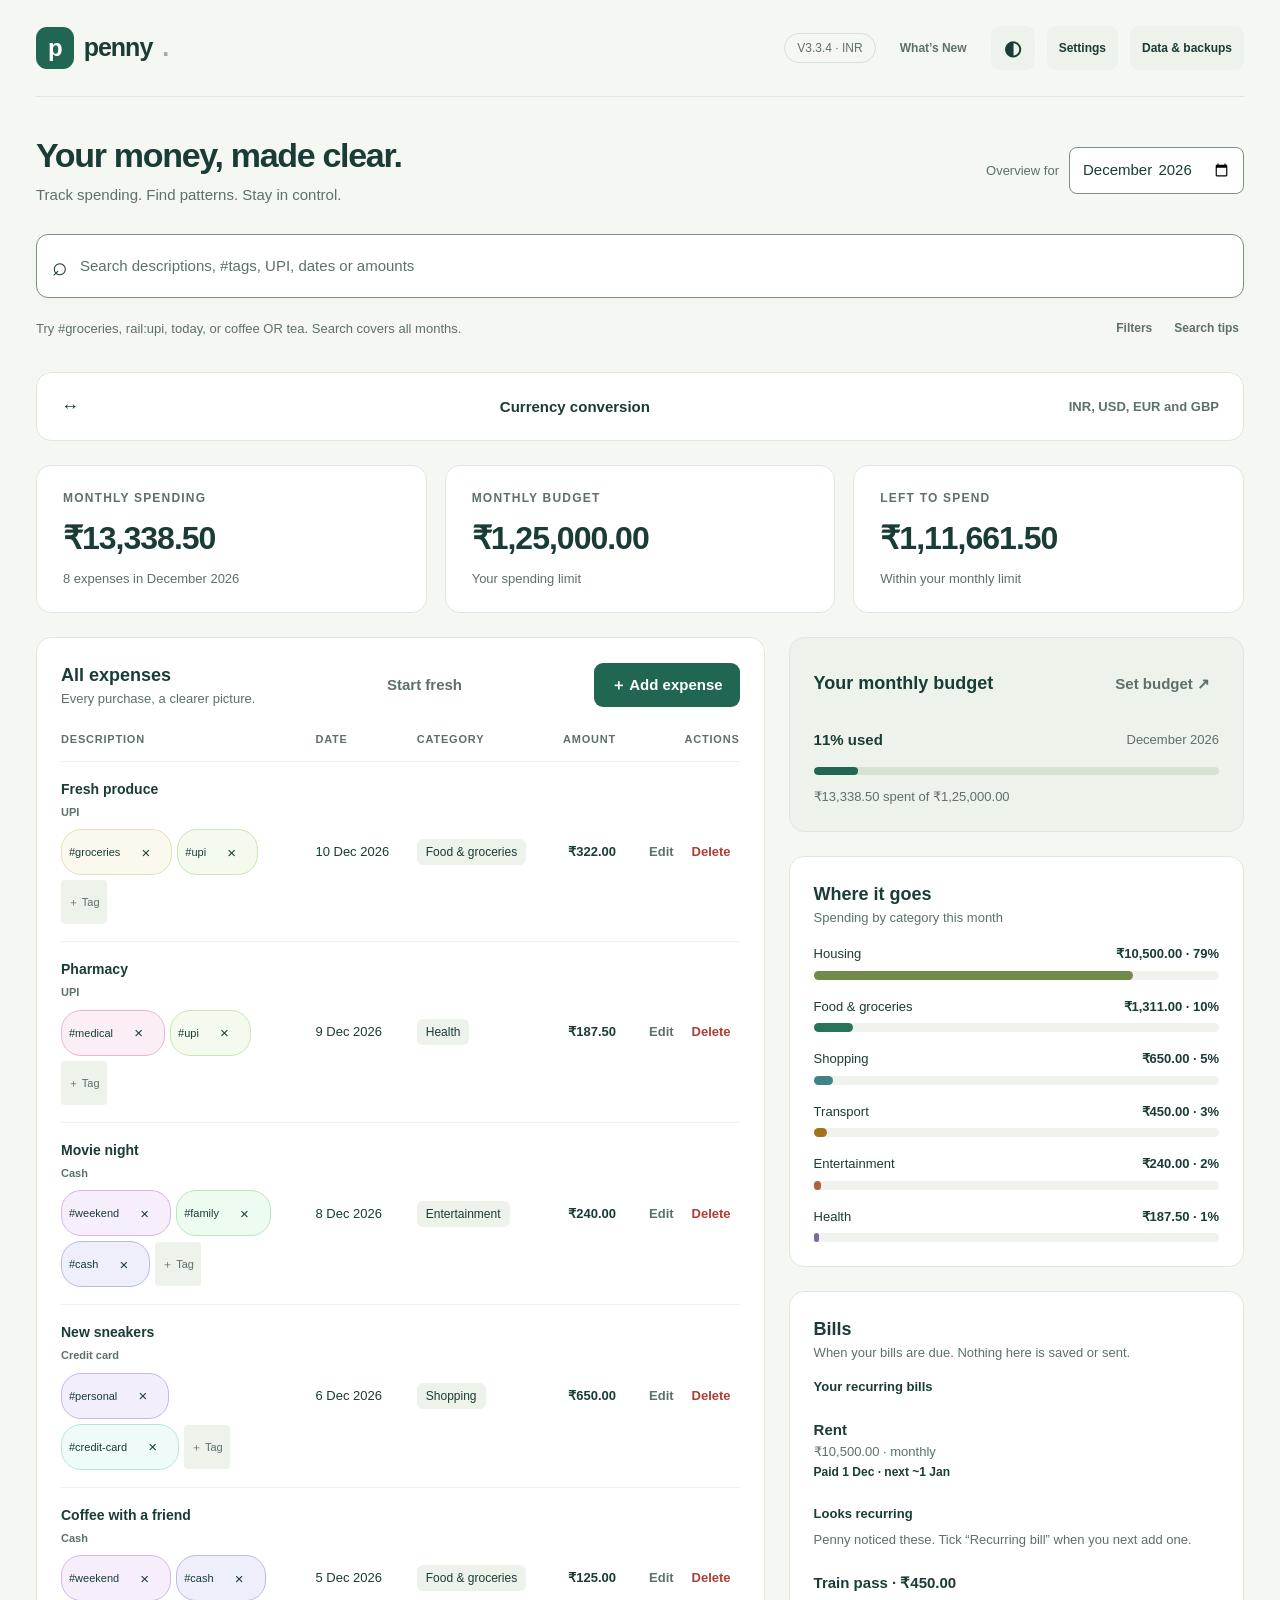
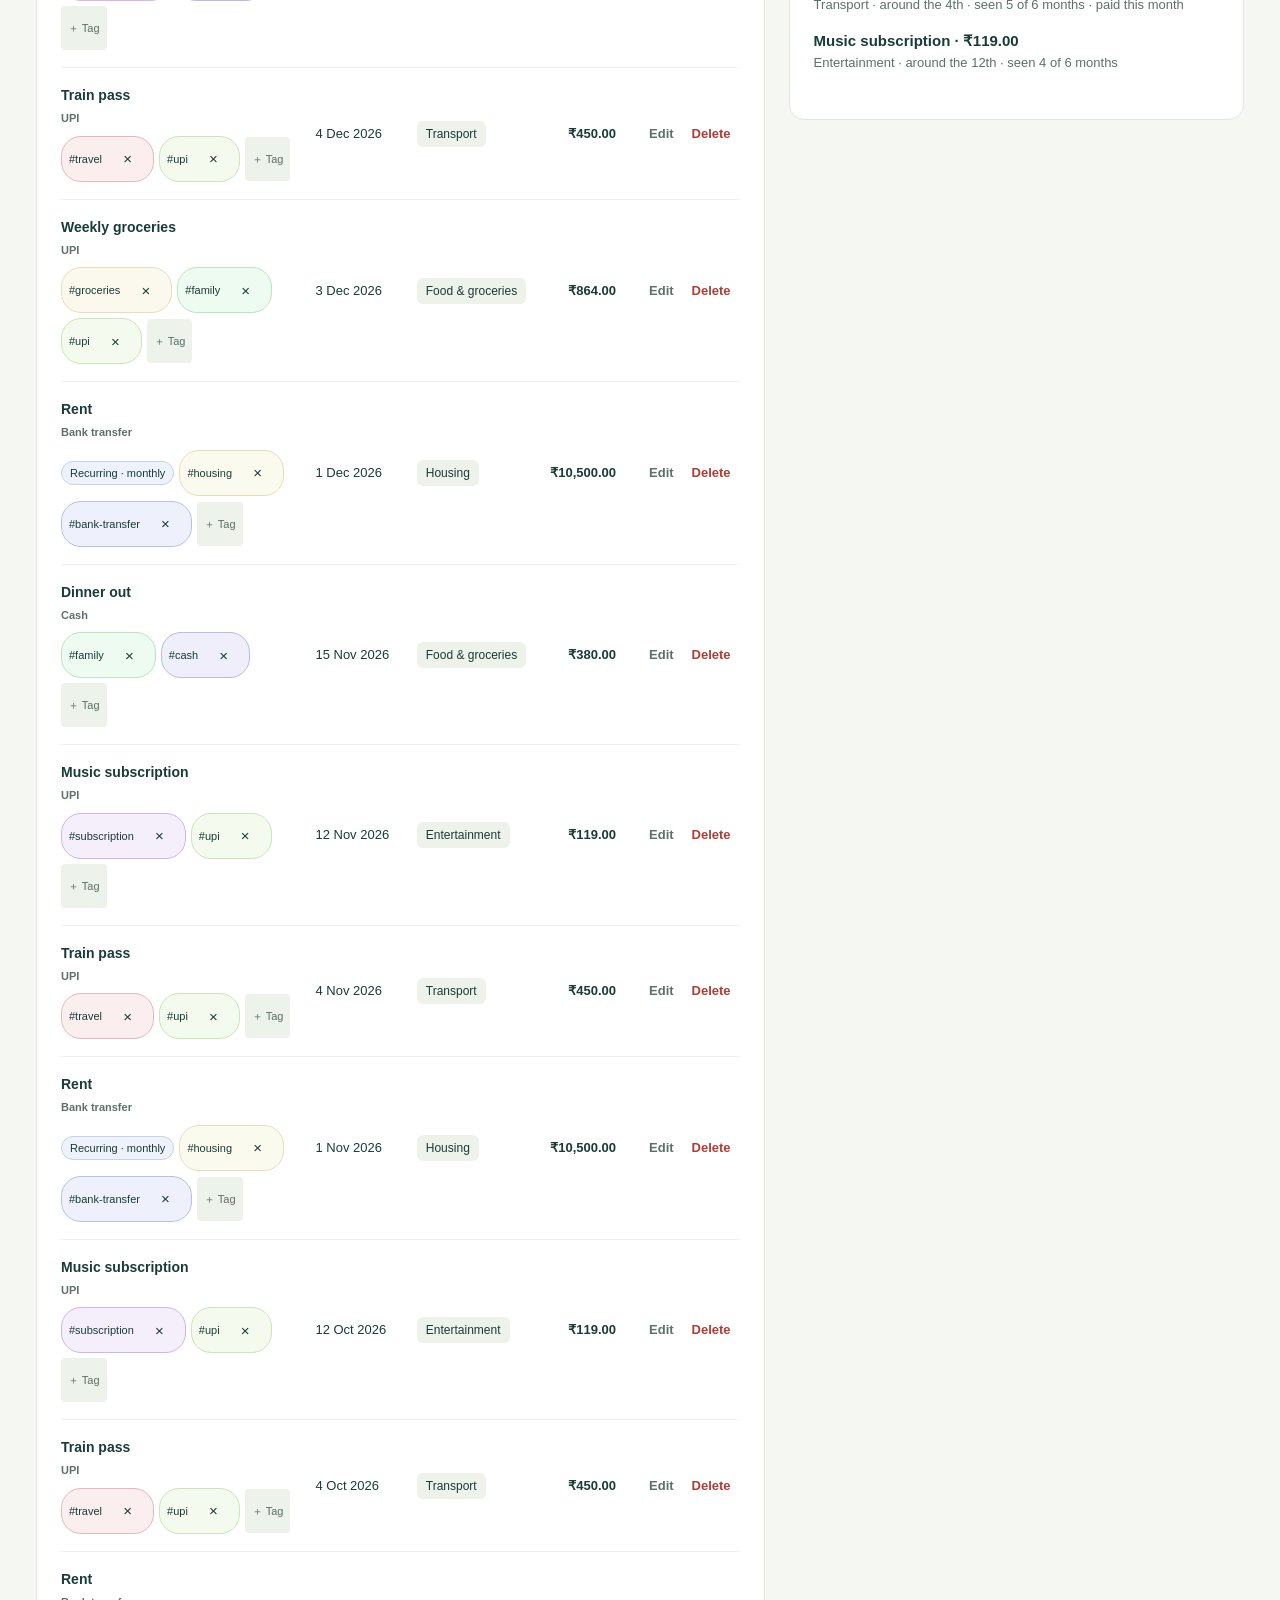
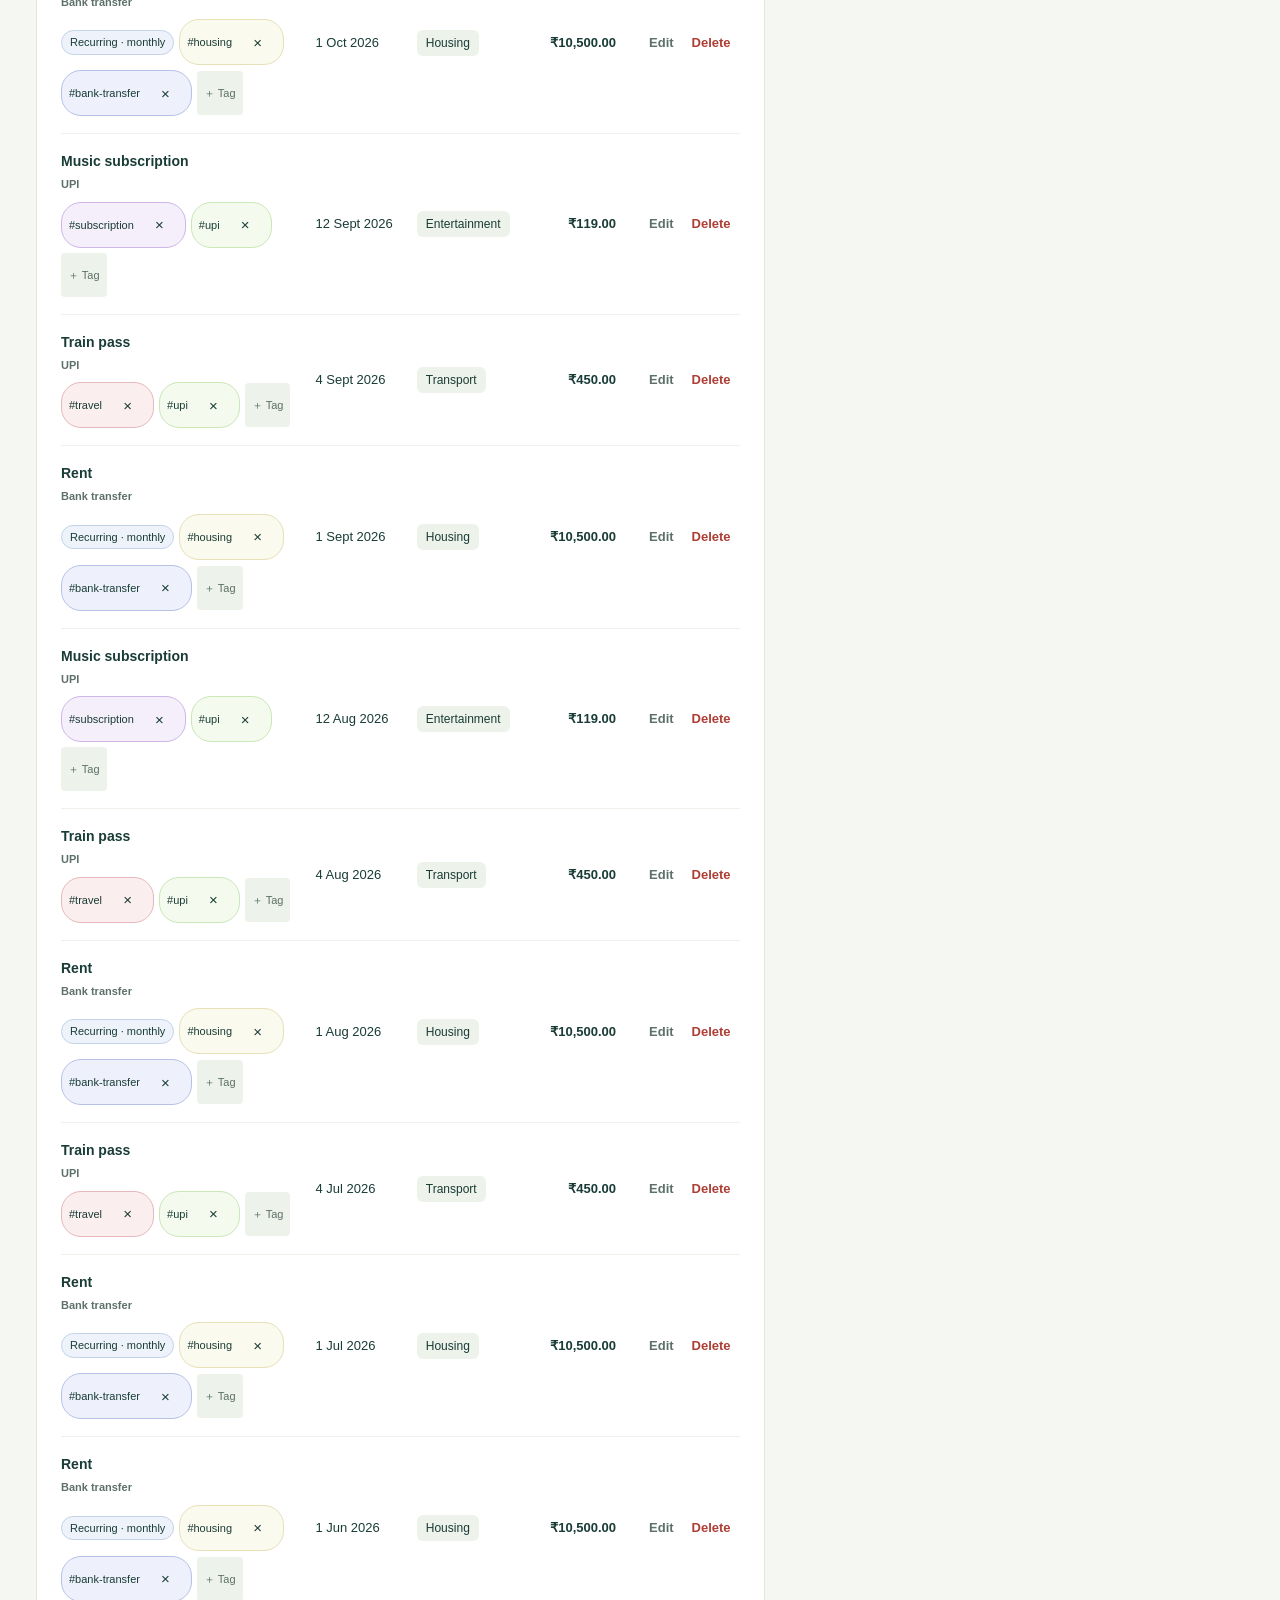
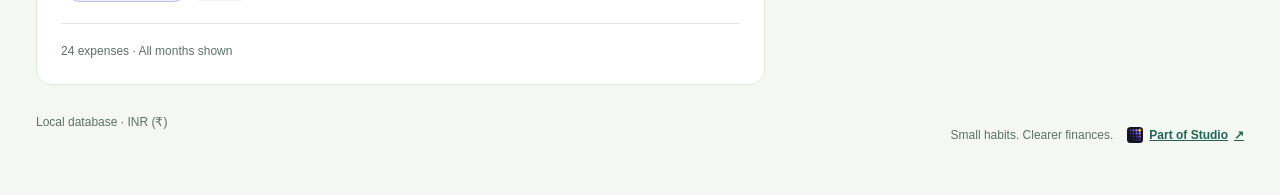
==== index.html @ 3ccdc8d2 "feat: 3.3.4 Utilities and Staff salary categories Two new categories before Other, chart tokens --ca" ====
<!doctype html>
<html lang="en">
  <head>
    <meta charset="utf-8" />
    <meta name="viewport" content="width=device-width, initial-scale=1" />
    <meta
      http-equiv="Content-Security-Policy"
      content="default-src 'self'; script-src 'self'; style-src 'self' 'unsafe-inline'; img-src 'self' data:; connect-src 'self' https://api.frankfurter.dev; worker-src 'none'; object-src 'none'; base-uri 'none'; form-action 'none'"
    />
    <meta name="referrer" content="no-referrer" />
    <meta name="theme-color" media="(prefers-color-scheme: light)" content="#f5f7f3" />
    <meta name="theme-color" media="(prefers-color-scheme: dark)" content="#0D0D0F" />
    <title>Penny — Personal expenses</title>
    <script src="theme.js"></script>
    <link rel="stylesheet" href="styles.css" />
  </head>
  <body>
    <div class="shell">
      <header>
        <div class="brand">
          <span class="logo" aria-hidden="true">p</span>penny<span style="color: var(--brand-dot)"
            >.</span
          >
        </div>
        <div class="header-actions">
          <span class="preview">V3.3.4 · INR</span
          ><button id="whats-new-button" class="quiet" type="button">What’s New</button
          ><button
            id="theme-toggle"
            class="secondary"
            type="button"
            aria-label="Theme: System. Change theme"
            title="Theme: System. Change theme"
          >
            <span aria-hidden="true">◐</span></button
          ><button id="settings-button" class="secondary" type="button">Settings</button
          ><button id="data-manager" class="secondary" type="button">Data & backups</button>
        </div>
      </header>
      <main>
        <div class="heading">
          <div>
            <h1>Your money, made clear.</h1>
            <p>Track spending. Find patterns. Stay in control.</p>
          </div>
          <div class="month-control">
            <label for="month">Overview for</label
            ><input id="month" type="month" required aria-label="Overview month" />
          </div>
        </div>
        <section class="search-section" aria-label="Search expenses">
          <div class="search-box">
            <span aria-hidden="true">⌕</span
            ><label class="sr-only" for="search">Search expenses</label
            ><input
              id="search"
              type="search"
              placeholder="Search descriptions, #tags, UPI, dates or amounts"
              maxlength="300"
              autocomplete="off"
              aria-describedby="search-hint"
            /><button
              id="clear-search"
              class="quiet"
              type="button"
              aria-label="Clear search"
              hidden
            >
              Clear
            </button>
          </div>
          <div class="search-meta">
            <p class="small" id="search-hint">
              Try #groceries, rail:upi, today, or coffee OR tea. Search covers all months.
            </p>
            <button
              id="filter-toggle"
              class="quiet"
              type="button"
              aria-expanded="false"
              aria-controls="filters"
            >
              Filters</button
            ><button
              id="search-help-button"
              class="quiet"
              aria-expanded="false"
              aria-controls="search-help"
            >
              Search tips
            </button>
          </div>
          <div id="search-help" class="help-box" hidden>
            <strong>Find expenses your way</strong>
            <p class="small">
              Use OR for alternatives and a minus sign to exclude a term, like
              <code>#groceries -#family</code>. Use <code>rail:upi</code>, <code>rail:cash</code>,
              <code>today</code>, or <code>yesterday</code>. Combine words and tags:
              <code>groceries #family</code>. Use quotes for a phrase. Filter with
              <code>category:transport</code>, <code>min:100</code>, <code>max:500</code>,
              <code>after:2026-10-01</code>, <code>before:2026-10-31</code>, or
              <code>month:2026-10</code>. Find your marked bills with <code>#recurring</code>.
              Natural phrases like “this month”, “last month”, “over
              100” and “under 500” work too.
            </p>
          </div>
          <div class="filter-panel" id="filters" hidden>
            <label class="field"
              >Category<select id="filter-category">
                <option value="">All categories</option>
              </select></label
            ><label class="field"
              >Payment method<select id="filter-rail">
                <option value="">All methods</option>
              </select></label
            ><label class="field">From date<input id="filter-from" type="date" /></label
            ><label class="field">To date<input id="filter-to" type="date" /></label
            ><label class="field"
              >Min ₹<input id="filter-min" type="number" min="0" step="0.01" /></label
            ><label class="field"
              >Max ₹<input id="filter-max" type="number" min="0" step="0.01" /></label
            ><button id="clear-filters" class="secondary" type="button">Reset filters</button>
          </div>
          <p id="search-error" class="error" role="status" hidden></p>
        </section>
        <details class="converter panel">
          <summary>Currency conversion <span class="small">INR, USD, EUR and GBP</span></summary>
          <section class="converter-content" aria-label="Currency conversion">
            <div>
              <h2>Currency conversion</h2>
              <p class="small">A quick estimate. Your expenses stay in INR.</p>
            </div>
            <div class="conversion-controls">
              <label class="field"
                >Amount<input
                  type="number"
                  id="convert-amount"
                  value="1000"
                  min="0"
                  max="999999999"
                  step="0.01" /></label
              ><label class="field"
                >From<select id="convert-from">
                  <option value="INR">INR · Indian rupee</option>
                  <option value="USD">USD · US dollar</option>
                  <option value="EUR">EUR · Euro</option>
                  <option value="GBP">GBP · British pound</option>
                </select></label
              ><label class="field"
                >Convert to<select id="convert-currency">
                  <option value="USD">USD · US dollar</option>
                  <option value="EUR">EUR · Euro</option>
                  <option value="GBP">GBP · British pound</option>
                  <option value="INR">INR · Indian rupee</option>
                </select></label
              >
              <div class="conversion-result">
                <span class="small">Equivalent</span
                ><output id="convert-result" aria-live="polite">—</output>
              </div>
              <button id="fetch-rate" class="secondary" type="button">Get latest rate</button>
            </div>
            <div class="conversion-meta">
              <p id="rate-status" class="small" role="status">
                Get a daily reference rate, or enter a rate below.
              </p>
              <details id="manual-rate">
                <summary>Enter rate manually</summary>
                <label class="field"
                  >1 <span id="rate-base">INR</span> equals <span id="rate-currency">USD</span
                  ><input
                    id="conversion-rate"
                    type="number"
                    min="0.000000001"
                    max="1000000000"
                    step="any"
                    placeholder="e.g. 0.01037"
                /></label>
              </details>
            </div>
          </section>
        </details>
        <section class="stats" aria-label="Monthly summary">
          <div class="stat">
            <div class="eyebrow">Monthly spending</div>
            <div class="value" id="total"></div>
            <div class="small" id="count"></div>
          </div>
          <div class="stat">
            <div class="eyebrow">Monthly budget</div>
            <div class="value" id="budget-value"></div>
            <div class="small">Your spending limit</div>
          </div>
          <div class="stat">
            <div class="eyebrow" id="remaining-label">Left to spend</div>
            <div class="value" id="remaining"></div>
            <div class="small" id="remaining-note"></div>
          </div>
        </section>
        <div class="workspace">
          <section class="panel">
            <div class="panel-head">
              <div>
                <h2 id="list-title">All expenses</h2>
                <p class="small">Every purchase, a clearer picture.</p>
              </div>
              <button id="start-fresh" class="quiet" type="button">Start fresh</button
              ><button id="add">＋ Add expense</button>
            </div>
            <div class="table-wrap">
              <table>
                <thead>
                  <tr>
                    <th>Description</th>
                    <th>Date</th>
                    <th>Category</th>
                    <th class="amount">Amount</th>
                    <th style="text-align: right">Actions</th>
                  </tr>
                </thead>
                <tbody id="expenses"></tbody>
              </table>
            </div>
            <div class="empty" id="empty" hidden>
              No expenses yet. Add your first purchase above.
            </div>
            <button id="show-more" class="secondary" type="button" hidden>
              Show 50 more expenses
            </button>
            <div class="list-footer" id="list-footer" role="status" aria-live="polite"></div>
          </section>
          <aside class="sidebar">
            <section class="panel budget">
              <div class="panel-head">
                <h2>Your monthly budget</h2>
                <button class="quiet" id="edit-budget">Set budget ↗</button>
              </div>
              <div class="budget-row">
                <strong id="budget-percent"></strong><span class="small" id="budget-period"></span>
              </div>
              <div class="track"><div class="fill" id="budget-fill"></div></div>
              <p class="small" id="budget-message"></p>
              <div class="warning" id="warning" role="status" hidden></div>
            </section>
            <section class="panel">
              <h2>Where it goes</h2>
              <p class="small">Spending by category this month</p>
              <div id="chart" role="img" aria-label="Monthly spending by category"></div>
            </section>
            <section class="panel" aria-labelledby="recurring-title">
              <h2 id="recurring-title">Bills</h2>
              <p class="small">When your bills are due. Nothing here is saved or sent.</p>
              <h3 id="marked-title">Your recurring bills</h3>
              <ul id="marked-list" class="recurring-list" aria-labelledby="marked-title"></ul>
              <h3 id="noticed-title">Looks recurring</h3>
              <p class="small">
                Penny noticed these. Tick “Recurring bill” when you next add one.
              </p>
              <ul id="recurring-list" class="recurring-list" aria-labelledby="noticed-title"></ul>
            </section>
          </aside>
        </div>
        <footer>
          <span
            ><span id="storage-status" role="status">Opening local data store…</span> · INR
            (₹)</span
          ><span class="studio-note"
            >Small habits. Clearer finances.
            <a
              class="studio-link"
              href="https://debasisr66.github.io/studio/"
              target="_blank"
              rel="noopener noreferrer"
              aria-label="Part of Studio (opens in a new tab)"
            >
            <svg
              xmlns="http://www.w3.org/2000/svg"
              viewBox="0 0 128 128"
              width="16"
              height="16"
              aria-hidden="true"
              focusable="false"
            >
              <rect
                width="128"
                height="128"
                rx="28"
                fill="#15131F"
              />
              <rect
                x="-7.75"
                y="-7.75"
                width="15.50"
                height="15.50"
                rx="3.67"
                fill="#4B35A8"
                transform="translate(26.50 26.50) rotate(22.5)"
              />
              <rect
                x="-8.83"
                y="-8.83"
                width="17.67"
                height="17.67"
                rx="3.97"
                fill="#6E56CF"
                transform="translate(51.50 26.50) rotate(30.0)"
              />
              <rect
                x="-9.92"
                y="-9.92"
                width="19.83"
                height="19.83"
                rx="4.28"
                fill="#8470E0"
                transform="translate(76.50 26.50) rotate(37.5)"
              />
              <rect
                x="-11.00"
                y="-11.00"
                width="22.00"
                height="22.00"
                rx="4.58"
                fill="#F5B544"
                transform="translate(101.50 26.50) rotate(45.0)"
              />
              <rect
                x="-6.67"
                y="-6.67"
                width="13.33"
                height="13.33"
                rx="3.37"
                fill="#3A2E78"
                transform="translate(26.50 51.50) rotate(15.0)"
              />
              <rect
                x="-7.75"
                y="-7.75"
                width="15.50"
                height="15.50"
                rx="3.67"
                fill="#4B35A8"
                transform="translate(51.50 51.50) rotate(22.5)"
              />
              <rect
                x="-8.83"
                y="-8.83"
                width="17.67"
                height="17.67"
                rx="3.97"
                fill="#6E56CF"
                transform="translate(76.50 51.50) rotate(30.0)"
              />
              <rect
                x="-9.92"
                y="-9.92"
                width="19.83"
                height="19.83"
                rx="4.28"
                fill="#8470E0"
                transform="translate(101.50 51.50) rotate(37.5)"
              />
              <rect
                x="-5.58"
                y="-5.58"
                width="11.17"
                height="11.17"
                rx="3.06"
                fill="#2A2250"
                transform="translate(26.50 76.50) rotate(7.5)"
              />
              <rect
                x="-6.67"
                y="-6.67"
                width="13.33"
                height="13.33"
                rx="3.37"
                fill="#3A2E78"
                transform="translate(51.50 76.50) rotate(15.0)"
              />
              <rect
                x="-7.75"
                y="-7.75"
                width="15.50"
                height="15.50"
                rx="3.67"
                fill="#4B35A8"
                transform="translate(76.50 76.50) rotate(22.5)"
              />
              <rect
                x="-8.83"
                y="-8.83"
                width="17.67"
                height="17.67"
                rx="3.97"
                fill="#6E56CF"
                transform="translate(101.50 76.50) rotate(30.0)"
              />
              <rect
                x="-4.50"
                y="-4.50"
                width="9.00"
                height="9.00"
                rx="2.76"
                fill="#2A2250"
                transform="translate(26.50 101.50) rotate(0.0)"
              />
              <rect
                x="-5.58"
                y="-5.58"
                width="11.17"
                height="11.17"
                rx="3.06"
                fill="#2A2250"
                transform="translate(51.50 101.50) rotate(7.5)"
              />
              <rect
                x="-6.67"
                y="-6.67"
                width="13.33"
                height="13.33"
                rx="3.37"
                fill="#3A2E78"
                transform="translate(76.50 101.50) rotate(15.0)"
              />
              <rect
                x="-7.75"
                y="-7.75"
                width="15.50"
                height="15.50"
                rx="3.67"
                fill="#4B35A8"
                transform="translate(101.50 101.50) rotate(22.5)"
              />
            </svg>
              Part of Studio <span aria-hidden="true">↗</span></a
            ></span
          >
        </footer>
        <p class="error" id="storage-error" role="alert" hidden></p>
      </main>
    </div>
    <dialog id="expense-dialog" aria-labelledby="form-title">
      <form id="expense-form">
        <h2 id="form-title">Add an expense</h2>
        <p class="small">Enter the details below. Voice entry is optional.</p>
        <div class="entry-modes">
          <span class="small">Keyboard entry is the default</span
          ><button
            type="button"
            id="use-voice"
            class="secondary"
            aria-expanded="false"
            aria-controls="voice-panel"
          >
            ♩ Use voice
          </button>
        </div>
        <section id="voice-panel" class="voice-panel" hidden aria-label="Voice expense entry">
          <label class="field"
            >Spoken language<select id="voice-language">
              <option value="en">English</option>
              <option value="hi">Hindi · हिन्दी</option>
              <option value="es">Spanish · Español</option>
            </select></label
          >
          <p class="small">
            On iPhone, Penny uses its small offline expense parser for Hindi and Spanish. It
            recognizes common amounts, expense types and payment methods, and flags unfamiliar words
            for correction.
          </p>
          <p class="small" id="voice-example">
            Try: “Spent 250 rupees on groceries today via UPI.”
          </p>
          <p class="small voice-privacy">
            Your browser’s speech service may send audio to its provider. Listening starts only when
            you choose Start listening.
          </p>
          <div class="voice-actions">
            <button type="button" id="start-voice">Start listening</button
            ><button type="button" id="stop-voice" class="secondary" hidden>Stop listening</button
            ><button type="button" id="return-keyboard" class="quiet">Use keyboard</button>
          </div>
          <div class="dictation-option">
            <button type="button" id="use-phone-dictation" class="quiet">
              Use phone keyboard microphone
            </button>
            <p class="small">
              For mobile browsers without speech recognition: open this text box, then tap the
              microphone on your phone keyboard. Your keyboard provider handles the audio.
            </p>
            <label class="field" id="phone-dictation-label" hidden
              >Dictated text<textarea
                id="phone-dictation"
                rows="2"
                maxlength="1000"
                placeholder="Use your keyboard microphone, then check the text"
              ></textarea></label
            ><button type="button" id="prepare-dictation" class="secondary" hidden>
              Prepare dictated expense
            </button>
          </div>
          <p id="voice-status" class="small" role="status" aria-live="polite"></p>
          <button id="correct-transcript" type="button" class="quiet" hidden>
            Correct heard words
          </button>
          <p id="voice-transcript" class="voice-transcript" hidden></p>
          <label class="field" id="voice-draft-label" hidden
            >English draft<textarea id="voice-english" rows="3" maxlength="1000"></textarea>
          </label>
          <p id="translation-status" class="small" role="status"></p>
          <label id="voice-accept-label" class="check-label" hidden
            ><input id="voice-accept" type="checkbox" />I checked and corrected this English
            draft.</label
          ><button id="apply-voice" type="button" class="secondary" hidden>
            Use English draft
          </button>
          <p class="small">
            Review the amount, date, category and payment method below before saving. Voice never
            saves automatically.
          </p>
        </section>
        <div class="form-grid">
          <label class="field"
            >Date<input id="date" type="date" min="1900-01-01" autofocus required /></label
          ><label class="field"
            >Amount (₹)<input
              id="amount"
              type="number"
              min="0.01"
              max="999999999"
              step="0.01"
              placeholder="0.00"
              required /></label
          ><label class="field full"
            >Category<select id="category" required>
              <option value="" disabled>Choose a category</option>
            </select></label
          ><label class="field full"
            >Payment method<select id="payment-method">
              <option value="" disabled>Choose a payment method</option>
            </select></label
          >
          <div class="field full recurring-field">
            <label class="check-label"
              ><input
                id="recurring-bill"
                type="checkbox"
                aria-labelledby="recurring-label"
                aria-describedby="recurring-hint"
                aria-controls="repeat-every"
                aria-expanded="false" />
              <span
                ><span id="recurring-label">Recurring bill</span>
                <span class="small" id="recurring-hint" hidden
                  >Use the same description and category each time.</span
                ></span
              ></label
            >
            <fieldset id="repeat-every" class="repeat-every" hidden disabled>
              <legend>Repeats every</legend>
              <div class="options">
                <label class="check-label"
                  ><input type="radio" name="repeat-step" value="1" checked />1 month</label
                ><label class="check-label"
                  ><input type="radio" name="repeat-step" value="2" />2 months</label
                ><label class="check-label"
                  ><input type="radio" name="repeat-step" value="3" />3 months</label
                ><label class="check-label"
                  ><input type="radio" name="repeat-step" value="12" />12 months</label
                >
              </div>
            </fieldset>
          </div>
          <label class="field full"
            >Description<input
              id="description"
              maxlength="100"
              placeholder="e.g. Weekly groceries #groceries"
              required /></label
          ><label class="field full"
            >Tags<input
              id="expense-tags"
              aria-label="Tags"
              maxlength="420"
              placeholder="#groceries #family"
              list="known-tags"
              aria-describedby="tags-hint" /><span class="small" id="tags-hint"
              >Separate tags with spaces or commas. You can also put #tags in the description.</span
            ><span id="draft-tags" class="tag-list"></span
          ></label>
        </div>
        <p id="form-error" class="error" role="alert" hidden></p>
        <div class="form-actions">
          <button type="button" class="secondary" data-close>Cancel</button
          ><button type="submit" id="save-expense">Save expense</button>
        </div>
      </form>
    </dialog>
    <dialog id="budget-dialog">
      <form id="budget-form">
        <h2>Set a monthly budget</h2>
        <p class="small" id="budget-dialog-period"></p>
        <label class="field" style="margin-top: 23px"
          >Budget (₹)<input
            id="budget-input"
            type="number"
            min="0"
            max="999999999"
            step="0.01"
            required
        /></label>
        <p class="small" style="margin-top: 8px">Choose how much you want to spend this month.</p>
        <div class="form-actions">
          <button type="button" class="secondary" data-close>Cancel</button
          ><button type="submit">Save budget</button>
        </div>
      </form>
    </dialog>
    <dialog id="delete-dialog">
      <form id="delete-form">
        <h2>Delete this expense?</h2>
        <p id="delete-description"></p>
        <div class="form-actions">
          <button type="button" class="secondary" data-close>Cancel</button
          ><button type="submit" style="background: var(--red)">Delete expense</button>
        </div>
      </form>
    </dialog>
    <dialog id="data-dialog" aria-labelledby="data-title">
      <h2 id="data-title">Your data, your control</h2>
      <p class="small">
        Saved expense records stay on this device. Download a backup to carry it elsewhere.
      </p>
      <section class="data-section">
        <h3>Export</h3>
        <p class="small">
          All expenses are exported, regardless of your current search. CSV contains expenses only;
          the full backup also includes monthly budgets, saved tags and preferences.
        </p>
        <div class="data-buttons">
          <button id="export-csv" type="button" class="secondary">Export CSV</button
          ><button id="export-backup" type="button">Download full backup (JSON)</button>
        </div>
      </section>
      <section class="data-section">
        <h3>Import</h3>
        <p class="small">
          Choose a CSV file or a Penny JSON backup. You will review it before any records change.
          Maximum 32 MB / 10,000 expenses.
        </p>
        <label class="import-file"
          >Choose file<input id="import-file" type="file" accept=".csv,.json" /></label
        ><button id="undo-import" class="quiet" type="button">Review last import backup</button>
      </section>
      <section class="data-section">
        <h3>Portable data file</h3>
        <p class="small">
          Connect an empty JSON file to keep it updated as you save. If your browser cannot connect
          files, download a full backup instead. Files are not encrypted.
        </p>
        <div class="data-buttons">
          <button id="connect-file" class="secondary" type="button">Connect data file</button
          ><button id="disconnect-file" class="quiet" type="button" hidden>Disconnect</button>
        </div>
        <p id="data-store-detail" class="small"></p>
      </section>
      <p id="data-error" class="error" role="alert" hidden></p>
      <div class="form-actions">
        <button class="secondary" type="button" data-close>Close</button>
      </div>
    </dialog>
    <dialog id="import-dialog" aria-labelledby="import-title">
      <h2 id="import-title">Review your import</h2>
      <p id="import-summary" class="small"></p>
      <div id="import-preview" class="import-preview"></div>
      <label class="field"
        >How should these records be imported?<select id="import-mode">
          <option value="merge">Add new records · skip exact duplicates</option>
          <option value="replace">Replace all expense records</option>
        </select></label
      ><label class="check-label"
        ><input id="import-budgets" type="checkbox" />Use budgets from this file</label
      ><label id="replace-label" class="check-label" hidden
        ><input id="replace-confirm" type="checkbox" />Replace my existing expense list. An undo
        copy will be kept.</label
      >
      <p id="import-impact" class="small" role="status"></p>
      <label class="check-label"
        ><input
          type="checkbox"
          id="import-settings"
          aria-describedby="import-settings-hint"
        />Import preferences and default budget (optional)</label
      >
      <p id="import-settings-hint" class="small" hidden></p>
      <p id="import-error" class="error" role="alert" hidden></p>
      <div class="form-actions">
        <button type="button" class="secondary" data-close>Cancel</button
        ><button type="button" id="apply-import">Import records</button>
      </div>
    </dialog>
    <dialog id="whats-new-dialog" aria-labelledby="whats-new-title">
      <div class="whats-new">
        <div class="panel-head">
          <h2 id="whats-new-title">What’s New</h2>
          <span class="version-badge">V3.3.4</span>
        </div>
        <p class="small release-date">19 November 2026</p>
        <ul>
          <li>
            <strong>New categories: Utilities and Staff salary.</strong> Voice entry in English,
            Hindi and Spanish understands electricity, water, gas, broadband, recharge, salary,
            maid, cook and driver. Past entries are not moved. To move a bill, edit its last
            entry’s category. A backup that uses a new category does not import into 3.3.3 or older.
          </li>
          <li>
            <strong>Dark and light theme.</strong> The ◐ button in the header switches between
            System, Light and Dark. System follows your phone or computer. Your choice stays on this
            device and is not part of your backups. Colours were also made easier to read, and the
            header now fits a phone in two short rows.
          </li>
          <li>
            <strong>Recurring bills.</strong> Tick “Recurring bill” when you add or edit an
            expense, and choose how often it repeats. The new Bills panel shows each bill as Paid,
            Due soon, Overdue or “Stopped?”. Nothing new is stored: it uses a tag you can search
            with <code>#recurring</code>.
          </li>
          <li>
            <strong>Looks recurring.</strong> Penny still notices bills you pay most months. Tick
            “Recurring bill” next time you add one to track when it is due.
          </li>
          <li>
            <strong>Excel import and export removed.</strong> Use CSV, or a full JSON backup, which
            also carries budgets, tags and preferences. Penny now has no third-party code.
          </li>
          <li>
            <strong>Settings and start fresh.</strong> Manage your default budget and saved tags.
            Delete one month or all months; full reset needs two confirmations and keeps tags.
          </li>
          <li>
            <strong>Private diagnostics.</strong> Errors only by default, with optional 30-minute
            debug logging and a reviewed export.
          </li>
          <li>
            <strong>Safer Hindi drafts.</strong> Grouped amounts, Hindi number words and Hinglish
            are checked before wording. Unresolved fields stay empty for correction.
          </li>
          <li>
            <strong>Offline Hindi and Spanish expense parsing.</strong> Penny extracts amounts,
            dates, categories and payment methods on the device, then creates a controlled English
            draft.
          </li>
          <li>
            <strong>Clearer voice diagnostics.</strong> Capture failures, unfamiliar vocabulary and
            ready drafts now have different messages.
          </li>
          <li>
            <strong>Voice works across repeated attempts.</strong> Mobile sessions reset cleanly,
            keep partial speech and recover when a browser misses its final event.
          </li>
          <li>
            <strong>Take your data with you.</strong> Import and export CSV, plus complete JSON
            backups.
          </li>
          <li>
            <strong>Know how you paid.</strong> UPI, cards, cash and other methods have searchable
            tags.
          </li>
        </ul>
      </div>
      <div class="form-actions">
        <button class="secondary" type="button" data-close>Close</button>
      </div>
    </dialog>
    <dialog id="settings-dialog" aria-labelledby="settings-title">
      <h2 id="settings-title">Settings</h2>
      <p class="small">Your preferences stay on this device.</p>
      <section class="data-section">
        <h3>Budget</h3>
        <label class="field"
          >Default monthly budget (₹)<input
            id="default-budget"
            type="number"
            min="0"
            max="999999999"
            step="0.01"
        /></label>
        <p class="small">
          Used for months without a saved budget. Existing monthly budgets stay unchanged.
        </p>
        <button id="save-preferences" type="button">Save default budget</button>
      </section>
      <section class="data-section">
        <h3>Tags</h3>
        <label class="field"
          >Find a saved tag<input id="tag-search" type="search" maxlength="32"
        /></label>
        <p id="catalog-list" class="small"></p>
        <label class="field"
          >Add a tag<input id="new-tag" maxlength="32" placeholder="#family" /></label
        ><button id="save-tag" type="button" class="secondary">Add tag</button>
        <p class="small">Saved tags are kept when expenses are deleted or Penny is reset.</p>
      </section>
      <section class="data-section">
        <h3>Data & backups</h3>
        <button id="settings-data" class="secondary" type="button">Open data & backups</button
        ><button id="undo-change" class="quiet" type="button">Undo last bulk change</button>
      </section>
      <section class="data-section">
        <h3>Diagnostics</h3>
        <p class="small">
          Errors only by default. Debug lasts 30 minutes in this tab. Logs contain event codes, not
          expense details or transcripts.
        </p>
        <label class="check-label"
          ><input id="debug-log" type="checkbox" />Enable temporary debug logging</label
        >
        <p id="log-status" role="status" class="small"></p>
        <label class="field"
          >Show logs<select id="log-filter">
            <option value="all">All events</option>
            <option value="error">Errors</option>
            <option value="debug">Debug</option>
          </select></label
        ><label class="field"
          >Find event, session or action<input
            id="log-search"
            type="search"
            maxlength="80"
            placeholder="Event code or session ID"
        /></label>
        <pre id="log-view" tabindex="0" aria-label="Diagnostic events"></pre>
        <button id="refresh-logs" class="secondary" type="button">Refresh logs</button
        ><button id="preview-logs" class="secondary" type="button">Preview export</button
        ><button id="clear-logs" class="quiet" type="button">Clear logs</button>
      </section>
      <section class="data-section">
        <h3>Start fresh</h3>
        <p class="small">Review what will change before deleting anything.</p>
        <button id="settings-fresh" class="secondary" type="button">
          Delete expenses or reset Penny
        </button>
      </section>
      <section class="data-section">
        <h3>About Penny</h3>
        <p>Version 3.3.4 · INR · Stored on this device</p>
      </section>
      <p id="settings-error" class="error" role="alert"></p>
      <div class="form-actions">
        <button data-close type="button" class="secondary">Close</button>
      </div>
    </dialog>
    <dialog id="fresh-dialog" aria-labelledby="fresh-title">
      <h2 id="fresh-title">Start fresh</h2>
      <label class="field"
        >What would you like to do?<select id="fresh-scope">
          <option value="month">Delete expenses for one month</option>
          <option value="all">Delete expenses for all months</option>
          <option value="reset">Reset the entire app</option>
        </select></label
      ><label class="field" id="fresh-month-label"
        >Month<input id="fresh-month" type="month"
      /></label>
      <p id="fresh-impact" role="status"></p>
      <p class="small">
        Download a full backup first if you need a permanent copy. Tags are always kept.
      </p>
      <label class="check-label"
        ><input type="checkbox" id="fresh-ack" />I understand this change and have reviewed its
        impact.</label
      >
      <div id="reset-stage" hidden>
        <p class="error">
          Final confirmation: this resets the entire app. Expenses, budgets and preferences change;
          diagnostics are cleared and linked files disconnected.
        </p>
        <label class="field"
          >Type RESET PENNY<input id="reset-phrase" autocomplete="off" maxlength="20"
        /></label>
      </div>
      <p id="fresh-error" class="error" role="alert"></p>
      <div class="form-actions">
        <button type="button" class="secondary" data-close>Cancel</button
        ><button id="fresh-confirm" type="button" disabled>Delete selected expenses</button>
      </div>
    </dialog>
    <dialog id="log-export-dialog" aria-labelledby="log-export-title">
      <h2 id="log-export-title">Review diagnostics export</h2>
      <p class="small">
        Check these event codes before sharing. No expense records or spoken text are included.
      </p>
      <pre id="log-export-preview" tabindex="0"></pre>
      <div class="form-actions">
        <button data-close type="button" class="secondary">Cancel</button
        ><button id="download-logs" type="button">Download diagnostics</button>
      </div>
    </dialog>
    <dialog id="confirmation-dialog" aria-labelledby="confirmation-title">
      <h2 id="confirmation-title">Review this action</h2>
      <p id="confirmation-message"></p>
      <label id="confirmation-ack-label" class="check-label" hidden
        ><input id="confirmation-ack" type="checkbox" />I understand that cleared diagnostic logs
        cannot be restored.</label
      >
      <div class="form-actions">
        <button id="confirmation-cancel" type="button" class="secondary">Cancel</button
        ><button id="confirmation-apply" type="button">Confirm</button>
      </div>
    </dialog>
    <datalist id="known-tags"></datalist>
    <div class="notice" id="notice" role="status" hidden></div>
    <script src="core.js"></script>
    <script src="recurring.js"></script>
    <script src="data.js"></script>
    <script src="storage.js"></script>
    <script src="hindi.js"></script>
    <script src="diagnostics.js"></script>
    <script src="translation.js"></script>
    <script src="voice.js"></script>
    <script src="app.js"></script>
  </body>
</html>
---- styles.css ----
:root {
  color-scheme: light;
  --bg: #f5f7f3;
  --surface: #ffffff;
  --surface-2: #edf2eb;
  --line: #e1e7df;
  --line-2: #d5dfd1;
  --field: #7f8f86;
  --ink: #193c36;
  --muted: #5d7069;
  --brand-dot: #9fae9d;
  --green: #216653;
  --on-accent: #ffffff;
  --red: #ad3e35;
  --focus: #9a6b00;
  --track: #d8e2d3;
  --bar-track: #f0f3ed;
  --warn-bg: #fff2ed;
  --locked-bg: #eef3fb;
  --locked-line: #c4d3ea;
  --tag-l: 96%;
  --tag-line-l: 81%;
  --tag-s: 65%;
  --tag-line-s: 48%;
  --chip-hover: #ffffff77;
  --shadow: #173a3526;
  --shadow-soft: #193c3605;
  --backdrop: #14372f65;
  --cat-0: #28745b;
  --cat-1: #6f8a4a;
  --cat-2: #a2741a;
  --cat-3: #3d8389;
  --cat-4: #7d68a3;
  --cat-5: #b0613a;
  --cat-6: #6f7768;
  --cat-7: #4f6fa8;
  --cat-8: #a8506e;
  --tap: #21665333;
}
/* Dark neutrals (bg, surface, surface-2, line, field, ink, muted) are Studio's, copied from
   debasisr66/studio css/site.css at commit 8faaf62. Penny keeps its own green accent.
   The two blocks below must stay identical (tests/ui-colours.test.cjs C02). */
@media (prefers-color-scheme: dark) {
  :root:not([data-theme='light']) {
    color-scheme: dark;
    --bg: #0d0d0f;
    --surface: #151519;
    --surface-2: #1c1c22;
    --line: #26262e;
    --line-2: #26262e;
    --field: #6e6e7c;
    --ink: #ededf0;
    --muted: #8b8b97;
    --brand-dot: #8b8b97;
    --green: #4fc59a;
    --on-accent: #0d0d0f;
    --red: #ff8a80;
    --focus: #e2b660;
    --track: #26262e;
    --bar-track: #26262e;
    --warn-bg: #2a1a18;
    --locked-bg: #1a1f2e;
    --locked-line: #3a4566;
    --tag-l: 18%;
    --tag-line-l: 34%;
    --tag-s: 25%;
    --tag-line-s: 25%;
    --chip-hover: #ffffff1f;
    --shadow: #00000066;
    --shadow-soft: #00000033;
    --backdrop: #000000a6;
    --cat-0: #4fc59a;
    --cat-1: #b4c48e;
    --cat-2: #e2b660;
    --cat-3: #8fc6ca;
    --cat-4: #b9a6d6;
    --cat-5: #e39a74;
    --cat-6: #a4ab99;
    --cat-7: #9DB4E8;
    --cat-8: #E89BB5;
    --tap: #4fc59a33;
  }
}
:root[data-theme='dark'] {
  color-scheme: dark;
  --bg: #0d0d0f;
  --surface: #151519;
  --surface-2: #1c1c22;
  --line: #26262e;
  --line-2: #26262e;
  --field: #6e6e7c;
  --ink: #ededf0;
  --muted: #8b8b97;
  --brand-dot: #8b8b97;
  --green: #4fc59a;
  --on-accent: #0d0d0f;
  --red: #ff8a80;
  --focus: #e2b660;
  --track: #26262e;
  --bar-track: #26262e;
  --warn-bg: #2a1a18;
  --locked-bg: #1a1f2e;
  --locked-line: #3a4566;
  --tag-l: 18%;
  --tag-line-l: 34%;
  --tag-s: 25%;
  --tag-line-s: 25%;
  --chip-hover: #ffffff1f;
  --shadow: #00000066;
  --shadow-soft: #00000033;
  --backdrop: #000000a6;
  --cat-0: #4fc59a;
  --cat-1: #b4c48e;
  --cat-2: #e2b660;
  --cat-3: #8fc6ca;
  --cat-4: #b9a6d6;
  --cat-5: #e39a74;
  --cat-6: #a4ab99;
  --cat-7: #9DB4E8;
  --cat-8: #E89BB5;
  --tap: #4fc59a33;
}
* {
  box-sizing: border-box;
}
html {
  -webkit-tap-highlight-color: var(--tap);
}
body {
  margin: 0;
  background: var(--bg);
  color: var(--ink);
  font:
    15px/1.5 -apple-system,
    BlinkMacSystemFont,
    'Segoe UI',
    sans-serif;
}
button,
input,
select {
  font: inherit;
}
button {
  cursor: pointer;
}
::placeholder {
  color: var(--muted);
  opacity: 1;
}
button:focus-visible,
a:focus-visible,
input:focus-visible,
select:focus-visible {
  outline: 3px solid var(--focus);
  outline-offset: 3px;
}
button {
  border: 0;
  border-radius: 9px;
  padding: 11px 17px;
  background: var(--green);
  color: var(--on-accent);
  font-weight: 600;
}
@media (hover: hover) {
  button:hover {
    filter: brightness(0.94);
  }
}
.secondary {
  background: var(--surface-2);
  color: var(--ink);
}
.quiet {
  background: transparent;
  color: var(--muted);
  padding: 6px 9px;
}
.delete {
  color: var(--red);
}
.shell {
  max-width: 1280px;
  margin: auto;
  padding: 0 36px;
}
header {
  display: flex;
  align-items: center;
  justify-content: space-between;
  padding: 26px 0;
  border-bottom: 1px solid var(--line);
}
.brand {
  font-size: 25px;
  font-weight: 750;
  letter-spacing: -1px;
  display: flex;
  align-items: center;
  gap: 10px;
}
.logo {
  background: var(--green);
  color: var(--on-accent);
  border-radius: 11px;
  padding: 3px 12px;
  font-size: 24px;
}
.preview {
  font-size: 12px;
  border: 1px solid var(--line-2);
  border-radius: 20px;
  padding: 5px 12px;
  color: var(--muted);
}
main {
  padding: 38px 0;
}
.heading {
  display: flex;
  justify-content: space-between;
  align-items: center;
  gap: 20px;
  margin-bottom: 28px;
}
h1 {
  font-size: 34px;
  letter-spacing: -1.3px;
  line-height: 1.2;
  margin: 0 0 8px;
}
p {
  margin: 0;
  color: var(--muted);
}
h2 {
  font-size: 18px;
  margin: 0;
}
h3 {
  margin: 0;
}
.month-control {
  display: flex;
  align-items: center;
  gap: 10px;
}
.month-control label {
  font-size: 13px;
  color: var(--muted);
}
input,
select {
  border: 1px solid var(--field);
  border-radius: 8px;
  background: var(--surface);
  color: var(--ink);
  padding: 10px 12px;
  min-width: 0;
  width: 100%;
}
input[type='month'] {
  width: 175px;
}
.stats {
  display: grid;
  grid-template-columns: repeat(3, minmax(0, 1fr));
  gap: 18px;
  margin-bottom: 24px;
}
.stat,
.panel {
  background: var(--surface);
  border: 1px solid var(--line);
  border-radius: 15px;
}
.stat {
  padding: 23px 26px;
}
.eyebrow {
  font-size: 12px;
  font-weight: 650;
  text-transform: uppercase;
  letter-spacing: 1.2px;
  color: var(--muted);
}
.value {
  font-size: 32px;
  font-weight: 650;
  letter-spacing: -1px;
  margin: 7px 0;
}
.small {
  font-size: 13px;
  color: var(--muted);
}
.workspace {
  display: grid;
  grid-template-columns: minmax(0, 1.6fr) minmax(300px, 1fr);
  gap: 24px;
}
.panel {
  padding: 24px;
  min-width: 0;
}
.panel-head {
  display: flex;
  align-items: center;
  justify-content: space-between;
  gap: 15px;
  margin-bottom: 23px;
}
.sidebar {
  display: grid;
  gap: 24px;
  align-content: start;
}
.budget {
  background: var(--surface-2);
}
.budget .value {
  font-size: 25px;
}
.budget-row {
  display: flex;
  align-items: center;
  justify-content: space-between;
  gap: 10px;
}
.track {
  height: 8px;
  background: var(--track);
  border-radius: 20px;
  overflow: hidden;
  margin: 16px 0 12px;
}
.fill {
  height: 100%;
  background: var(--green);
  border-radius: 20px;
  transition: width 0.2s;
}
.warning {
  color: var(--red);
  background: var(--warn-bg);
  padding: 12px;
  border-radius: 8px;
  margin-top: 15px;
  font-size: 14px;
}
.chart-row {
  margin-top: 17px;
}
.chart-label {
  display: flex;
  justify-content: space-between;
  font-size: 13px;
  gap: 10px;
}
.bar {
  height: 9px;
  background: var(--bar-track);
  border-radius: 10px;
  margin-top: 7px;
}
.bar span {
  display: block;
  height: 100%;
  border-radius: 10px;
}
.table-wrap {
  overflow: auto;
}
table {
  width: 100%;
  border-collapse: collapse;
  text-align: left;
  white-space: nowrap;
}
th {
  font-size: 11px;
  text-transform: uppercase;
  letter-spacing: 0.8px;
  color: var(--muted);
  font-weight: 650;
  padding: 0 12px 13px;
}
td {
  padding: 17px 12px;
  border-top: 1px solid var(--surface-2);
  font-size: 13px;
}
td:first-child,
th:first-child {
  padding-left: 0;
}
td:last-child,
th:last-child {
  padding-right: 0;
}
.description {
  font-weight: 600;
  font-size: 14px;
  white-space: normal;
  min-width: 130px;
  max-width: 220px;
  overflow-wrap: anywhere;
}
.amount {
  text-align: right;
  font-weight: 650;
}
.category {
  display: inline-block;
  padding: 4px 9px;
  background: var(--surface-2);
  border-radius: 6px;
  font-size: 12px;
}
.actions {
  white-space: nowrap;
  text-align: right;
}
.list-footer {
  border-top: 1px solid var(--line);
  padding-top: 18px;
  margin-top: 4px;
  font-size: 12px;
  color: var(--muted);
}
.empty {
  text-align: center;
  padding: 25px 0;
  color: var(--muted);
}
footer {
  padding-top: 28px;
  font-size: 12px;
  color: var(--muted);
  display: flex;
  justify-content: space-between;
  gap: 15px;
}
dialog {
  background: var(--surface);
  border: 1px solid var(--line);
  border-radius: 18px;
  padding: 28px;
  width: 460px;
  max-width: calc(100% - 32px);
  color: var(--ink);
  box-shadow: 0 25px 90px var(--shadow);
}
dialog::backdrop {
  background: var(--backdrop);
  backdrop-filter: blur(3px);
}
dialog h2 {
  font-size: 23px;
  margin-bottom: 6px;
}
.form-grid {
  display: grid;
  grid-template-columns: 1fr 1fr;
  gap: 17px;
  margin-top: 24px;
}
label.field {
  display: block;
  font-weight: 600;
  font-size: 13px;
}
.field input,
.field select {
  margin-top: 7px;
}
.full {
  grid-column: 1/-1;
}
.form-actions {
  display: flex;
  justify-content: flex-end;
  gap: 10px;
  margin-top: 25px;
}
.notice {
  position: fixed;
  bottom: 24px;
  left: 50%;
  transform: translateX(-50%);
  background: var(--ink);
  color: var(--surface);
  padding: 12px 22px;
  border-radius: 10px;
  box-shadow: 0 5px 20px var(--shadow);
  max-width: 90%;
  z-index: 5;
}
.error {
  color: var(--red);
  font-size: 13px;
  margin-top: 14px;
}
.negative {
  color: var(--red);
}
[hidden] {
  display: none !important;
}
@media (max-width: 900px) {
  .shell {
    padding: 0 22px;
  }
  .workspace {
    grid-template-columns: 1fr;
  }
  .sidebar {
    grid-template-columns: 1fr 1fr;
  }
  .stat {
    padding: 20px;
  }
  .value {
    font-size: 28px;
  }
}
@media (max-width: 700px) {
  .shell {
    padding: 0 16px;
  }
  header {
    padding: 18px 0;
  }
  main {
    padding-top: 25px;
  }
  .heading {
    align-items: flex-start;
    flex-direction: column;
  }
  h1 {
    font-size: 29px;
  }
  .month-control {
    width: 100%;
    justify-content: space-between;
  }
  .stats {
    gap: 9px;
  }
  .stat {
    padding: 14px 10px;
  }
  .eyebrow {
    font-size: 9px;
    letter-spacing: 0.6px;
  }
  .value {
    font-size: 21px;
  }
  .stat .small {
    font-size: 10px;
  }
  .sidebar {
    grid-template-columns: 1fr;
  }
  .panel {
    padding: 19px 16px;
  }
  .panel-head {
    gap: 8px;
  }
  .panel-head button {
    padding: 10px 12px;
    font-size: 13px;
  }
  .workspace {
    gap: 18px;
  }
  footer {
    flex-direction: column;
    gap: 4px;
  }
  .form-grid {
    grid-template-columns: 1fr;
  }
  .full {
    grid-column: auto;
  }
  table,
  tbody {
    display: block;
    width: 100%;
    white-space: normal;
  }
  thead {
    display: none;
  }
  tr {
    display: grid;
    grid-template-columns: minmax(0, 1fr) auto;
    border-top: 1px solid var(--line);
    padding: 14px 0;
    gap: 5px 12px;
  }
  td {
    padding: 0 !important;
    border: 0;
  }
  td.description {
    grid-column: 1;
    grid-row: 1;
    min-width: 0;
    max-width: none;
  }
  td:nth-child(2) {
    grid-column: 1;
    grid-row: 2;
    font-size: 12px;
    color: var(--muted);
  }
  td:nth-child(3) {
    grid-column: 1;
    grid-row: 3;
  }
  td.amount {
    grid-column: 2;
    grid-row: 1;
  }
  td.actions {
    grid-column: 2;
    grid-row: 2 / 4;
    align-self: end;
  }
  td.actions button {
    padding: 5px 7px;
    font-size: 12px;
  }
  .preview {
    font-size: 10px;
  }
  .category {
    font-size: 11px;
  }
}
.sr-only {
  position: absolute;
  width: 1px;
  height: 1px;
  margin: -1px;
  overflow: hidden;
  clip: rect(0, 0, 0, 0);
  white-space: nowrap;
}
.search-section {
  margin-bottom: 22px;
}
.search-box {
  display: flex;
  align-items: center;
  gap: 12px;
  background: var(--surface);
  border: 1px solid var(--field);
  border-radius: 12px;
  padding: 9px 15px;
  box-shadow: 0 3px 12px var(--shadow-soft);
}
.search-box > span {
  font-size: 26px;
}
.search-box input {
  border: 0;
  box-shadow: none;
  background: transparent;
  padding: 7px 0;
  min-width: 0;
}
.search-meta,
.conversion-meta {
  display: flex;
  justify-content: space-between;
  align-items: start;
  gap: 12px;
  margin-top: 8px;
}
.search-meta button {
  font-size: 12px;
  white-space: nowrap;
  padding: 0;
}
.help-box {
  background: var(--surface-2);
  border-radius: 10px;
  padding: 14px;
  margin-top: 12px;
}
.help-box code {
  background: var(--surface);
  padding: 2px 4px;
  border-radius: 4px;
}
.converter {
  margin-bottom: 24px;
  padding: 20px 24px;
}
.conversion-controls {
  display: grid;
  grid-template-columns: 1.1fr 1fr 1fr 1fr auto;
  gap: 16px;
  align-items: end;
  margin-top: 15px;
}
.conversion-controls input,
.conversion-controls select {
  margin-top: 5px;
}
.conversion-result {
  min-width: 0;
}
.conversion-result output {
  display: block;
  font-size: 25px;
  font-weight: 650;
  overflow-wrap: anywhere;
  line-height: 1.5;
}
.conversion-meta details {
  min-width: 150px;
  max-width: 200px;
}
.conversion-meta summary {
  font-size: 12px;
  color: var(--green);
  cursor: pointer;
}
.conversion-meta details label {
  margin-top: 10px;
  font-size: 12px;
}
.tag-list {
  display: flex;
  flex-wrap: wrap;
  gap: 5px;
  align-items: center;
  margin-top: 9px;
  font-weight: 400;
}
.tag-chip {
  display: inline-flex;
  align-items: center;
  background: hsl(var(--tag-hue, 145) var(--tag-s) var(--tag-l));
  border: 1px solid hsl(var(--tag-hue, 145) var(--tag-line-s) var(--tag-line-l));
  border-radius: 20px;
  color: var(--ink);
  font-size: 11px;
  max-width: 100%;
  overflow: hidden;
}
.tag-chip button {
  background: transparent;
  color: inherit;
  font-size: 11px;
  padding: 3px 7px;
  line-height: 1.3;
  font-weight: 500;
  overflow-wrap: anywhere;
  white-space: normal;
}
.tag-chip .tag-remove {
  padding-left: 0;
  padding-right: 7px;
  font-size: 15px;
}
.tag-chip > span {
  padding: 3px 8px;
}
.add-tag {
  border: 0;
  background: var(--surface-2);
  color: var(--muted);
  font-size: 11px;
  border-radius: 4px;
  padding: 3px 7px;
  font-weight: 500;
}
.inline-tag-form {
  display: flex;
  align-items: center;
  gap: 6px;
  flex-wrap: wrap;
  margin-top: 8px;
}
.inline-tag-form input {
  font-size: 12px;
  padding: 5px 7px;
  width: 130px;
}
.inline-tag-form button {
  font-size: 11px;
  padding: 5px 7px;
}
.description .expense-name {
  font-weight: 600;
  display: block;
}
.description {
  max-width: 300px;
}
.entry-modes {
  display: flex;
  align-items: center;
  justify-content: space-between;
  gap: 10px;
  margin-top: 18px;
}
.entry-modes button {
  font-size: 12px;
  padding: 8px 10px;
}
.voice-panel {
  background: var(--surface-2);
  border-radius: 10px;
  padding: 15px;
  margin-top: 12px;
}
.voice-privacy {
  font-size: 11px;
  margin-top: 10px;
}
.voice-actions {
  display: flex;
  gap: 7px;
  flex-wrap: wrap;
  margin: 12px 0;
}
.voice-actions button {
  padding: 8px 10px;
  font-size: 12px;
}
.dictation-option {
  margin: 12px 0;
  padding-top: 12px;
  border-top: 1px solid var(--line);
}
.dictation-option .field {
  margin-top: 8px;
}
.dictation-option .secondary {
  margin-top: 8px;
}
.voice-transcript {
  padding: 10px;
  margin: 10px 0;
  background: var(--surface);
  border-radius: 7px;
  font-size: 13px;
  overflow-wrap: anywhere;
}
.voice-panel p + p {
  margin-top: 10px;
}
.version-badge {
  color: var(--green);
  font-size: 11px;
  background: var(--surface-2);
  border-radius: 20px;
  padding: 4px 9px;
  font-weight: 650;
}
.whats-new ul {
  padding-left: 17px;
  margin: 14px 0 16px;
  font-size: 13px;
  color: var(--muted);
}
.whats-new li + li {
  margin-top: 11px;
}
.whats-new strong {
  color: var(--ink);
}
.whats-new a {
  font-size: 12px;
  color: var(--green);
}
.release-date {
  font-size: 11px;
}
.whats-new .panel-head {
  margin-bottom: 0;
}
.field .small {
  display: block;
  font-weight: 400;
  margin-top: 5px;
}
.field .tag-list {
  display: flex;
}
@media (hover: hover) {
  .tag-chip button:hover {
    background: var(--chip-hover);
  }
}
button:disabled {
  opacity: 0.55;
  cursor: default;
}
dialog {
  max-height: calc(100dvh - 32px);
  overflow: auto;
  width: 500px;
}
#voice-status {
  color: var(--green);
}
@media (max-width: 900px) {
  .conversion-controls {
    grid-template-columns: 1fr 1fr;
  }
  .conversion-result {
    align-self: center;
  }
  .whats-new {
    grid-column: 1/-1;
  }
}
@media (max-width: 700px) {
  .converter {
    padding: 18px 16px;
  }
  .conversion-controls {
    gap: 12px;
  }
  .conversion-controls button {
    font-size: 12px;
    padding: 10px;
  }
  .conversion-result output {
    font-size: 21px;
  }
  .conversion-meta {
    flex-direction: column;
  }
  .search-meta p {
    font-size: 11px;
  }
  .description {
    max-width: none;
  }
  .tag-list {
    gap: 4px;
  }
  .tag-chip button {
    font-size: 11px;
  }
  .entry-modes > span {
    font-size: 11px;
  }
  .search-box {
    padding: 7px 12px;
  }
  .search-box input {
    font-size: 13px;
  }
  .inline-tag-form input {
    width: 115px;
  }
  .chart-label {
    flex-wrap: wrap;
  }
  .panel-head #add {
    white-space: nowrap;
  }
  .whats-new {
    grid-column: auto;
  }
}

@media (max-width: 700px) {
  .stat {
    min-width: 0;
  }
  .stat .value {
    font-size: clamp(15px, 4.4vw, 21px);
    letter-spacing: -0.5px;
  }
  .stat .small {
    overflow-wrap: anywhere;
  }
}
/* V3: clear primary actions, compact tools, and portable data controls. */
.header-actions {
  display: flex;
  align-items: center;
  gap: 12px;
}
.header-actions button {
  font-size: 12px;
  padding: 9px 12px;
}
.converter > summary {
  cursor: pointer;
  font-weight: 600;
  display: flex;
  justify-content: space-between;
  gap: 12px;
  align-items: center;
}
.converter > summary::before {
  content: '↔';
  font-size: 18px;
  margin-right: 2px;
}
.converter-content {
  margin-top: 18px;
}
.converter-content h2 {
  display: none;
}
.filter-panel {
  display: grid;
  grid-template-columns: repeat(3, minmax(0, 1fr));
  gap: 12px;
  background: var(--surface-2);
  border-radius: 12px;
  padding: 18px;
  margin-top: 12px;
}
.search-meta {
  align-items: center;
}
.search-meta > p {
  margin-right: auto;
}
.method-label {
  display: block;
  font-size: 11px;
  color: var(--muted);
  margin-top: 4px;
}
.data-section {
  margin-top: 22px;
  border-top: 1px solid var(--line);
  padding-top: 17px;
}
.data-section h3 {
  font-size: 15px;
  margin-bottom: 6px;
}
.data-buttons {
  display: flex;
  flex-wrap: wrap;
  gap: 8px;
  margin-top: 13px;
}
.data-buttons button {
  font-size: 12px;
}
.import-file {
  display: block;
  margin: 12px 0;
  font-size: 13px;
  font-weight: 600;
}
.import-file input {
  margin-top: 7px;
  padding: 8px;
}
.check-label {
  display: flex;
  align-items: flex-start;
  gap: 9px;
  font-size: 13px;
  margin-top: 14px;
}
.check-label input {
  width: auto;
  margin: 4px 0 0;
  accent-color: var(--green);
}
textarea {
  font: inherit;
  width: 100%;
  border: 1px solid var(--field);
  border-radius: 8px;
  padding: 10px;
  resize: vertical;
  color: var(--ink);
  margin-top: 8px;
}
.voice-panel .field select {
  margin-bottom: 10px;
}
.voice-panel #apply-voice {
  margin-top: 10px;
  font-size: 12px;
}
.import-preview {
  border: 1px solid var(--line);
  border-radius: 8px;
  margin: 14px 0;
  font-size: 12px;
  max-height: 180px;
  overflow: auto;
}
.import-preview div {
  padding: 8px;
  border-bottom: 1px solid var(--line);
}
#import-impact {
  margin-top: 14px;
}
#data-store-detail {
  margin-top: 10px;
}
.disabled-busy {
  opacity: 0.6;
  pointer-events: none;
}
.voice-panel textarea:focus-visible {
  outline: 3px solid var(--focus);
}
body.saving #expenses button,
body.saving #add,
body.saving #edit-budget {
  pointer-events: none;
  opacity: 0.65;
}
.search-meta .quiet {
  padding: 0 5px;
}
.description .legacy-warning {
  display: block;
  color: var(--red);
  font-size: 11px;
  margin-top: 5px;
}
@media (max-width: 700px) {
  .header-actions {
    gap: 6px;
  }
  .header-actions .preview {
    display: none;
  }
  .header-actions button {
    font-size: 11px;
  }
  .converter > summary {
    font-size: 14px;
  }
  .converter > summary .small {
    font-size: 10px;
  }
  .filter-panel {
    grid-template-columns: 1fr 1fr;
    padding: 12px;
    gap: 10px;
  }
  .search-meta {
    flex-wrap: wrap;
    gap: 6px;
  }
  .search-meta p {
    flex-basis: 100%;
  }
  .data-buttons button {
    flex: 1;
    font-size: 11px;
    padding: 10px 8px;
  }
  .form-actions {
    flex-wrap: wrap;
  }
  .converter {
    padding: 14px 16px;
  }
}
@media (prefers-reduced-motion: reduce) {
  * {
    scroll-behavior: auto !important;
    transition: none !important;
  }
}

/* V3.2: retain familiar layout, make settings usable on narrow screens. */
button,
input,
select {
  min-height: 44px;
}
.tag-remove {
  min-height: 44px;
  min-width: 44px;
}
dialog {
  max-height: 90dvh;
  overflow: auto;
}
#log-view,
#log-export-preview {
  white-space: pre-wrap;
  overflow-wrap: anywhere;
  max-height: 260px;
  overflow: auto;
  background: var(--surface-2);
  padding: 12px;
  border-radius: 8px;
  font-size: 12px;
}
.header-actions {
  flex-wrap: wrap;
}
@media (max-width: 600px) {
  .panel-head {
    flex-wrap: wrap;
    gap: 10px;
  }
  .header-actions {
    gap: 6px;
  }
  dialog {
    width: calc(100% - 24px);
    padding: 20px;
  }
  .form-actions {
    flex-wrap: wrap;
  }
  .check-label {
    align-items: flex-start;
  }
  .data-buttons {
    flex-wrap: wrap;
  }
}

@media (max-width: 360px) {
  .stats {
    grid-template-columns: 1fr;
  }
  .stat {
    padding: 16px 20px;
  }
  .stat .value {
    font-size: 26px;
  }
  .stat .small {
    font-size: 13px;
  }
}
#catalog-list {
  overflow-wrap: anywhere;
}
.recurring-list {
  list-style: none;
  padding: 0;
}
.recurring-list li {
  padding: 8px 0;
}
.recurring-list span {
  display: block;
}
.recurring-field .check-label {
  margin-top: 0;
  font-weight: 600;
}
.recurring-field .check-label .small {
  margin-top: 2px;
}
.repeat-every {
  border: 0;
  margin: 10px 0 0;
  padding: 0;
  min-width: 0;
}
.repeat-every[hidden] {
  display: none;
}
.repeat-every legend {
  font-size: 13px;
  font-weight: 600;
  padding: 0;
}
.repeat-every .options {
  display: flex;
  flex-wrap: wrap;
  gap: 8px 16px;
  margin-top: 8px;
}
.repeat-every .check-label {
  align-items: center;
  font-weight: 400;
  margin-top: 0;
}
.recurring-field input[type='checkbox'],
.repeat-every input[type='radio'] {
  width: auto;
  margin: 0;
}
.tag-chip.locked {
  background: var(--locked-bg);
  border-color: var(--locked-line);
  padding: 3px 8px;
  white-space: normal;
}
.bill-status {
  display: block;
  font-size: 12px;
  font-weight: 600;
  margin-top: 2px;
}
.bill-status.status-overdue {
  color: var(--red);
}
#marked-title,
#noticed-title {
  font-size: 13px;
  margin: 14px 0 6px;
}

/* 3.3.3: theme toggle, phone header (two rows), footer link, 16 px fields on phones. */
#theme-toggle {
  width: 44px;
  height: 44px;
  min-width: 44px;
  min-height: 44px;
  padding: 0;
  font-size: 20px;
  line-height: 1;
  flex: none;
}
footer .studio-note {
  display: flex;
  align-items: center;
  flex-wrap: wrap;
  gap: 4px 14px;
}
.studio-link {
  display: inline-flex;
  align-items: center;
  gap: 6px;
  min-height: 44px;
  color: var(--green);
  font-weight: 600;
}
.studio-link svg {
  width: 16px;
  height: 16px;
  flex: none;
}
@media (max-width: 700px) {
  header {
    flex-wrap: wrap;
    justify-content: flex-start;
    gap: 6px;
    padding: 8px 0;
  }
  .header-actions {
    display: contents;
  }
  .brand {
    order: 0;
    flex: 1 1 calc(100% - 52px);
    min-width: 0;
  }
  #theme-toggle {
    order: 1;
    margin-left: auto;
  }
  .header-actions > button:not(#theme-toggle) {
    order: 2;
    flex: 1 1 auto;
    min-height: 44px;
    padding: 9px 10px;
    font-size: 11px;
    white-space: nowrap;
  }
  input,
  select,
  textarea,
  .search-box input,
  .inline-tag-form input {
    font-size: 16px;
  }
}
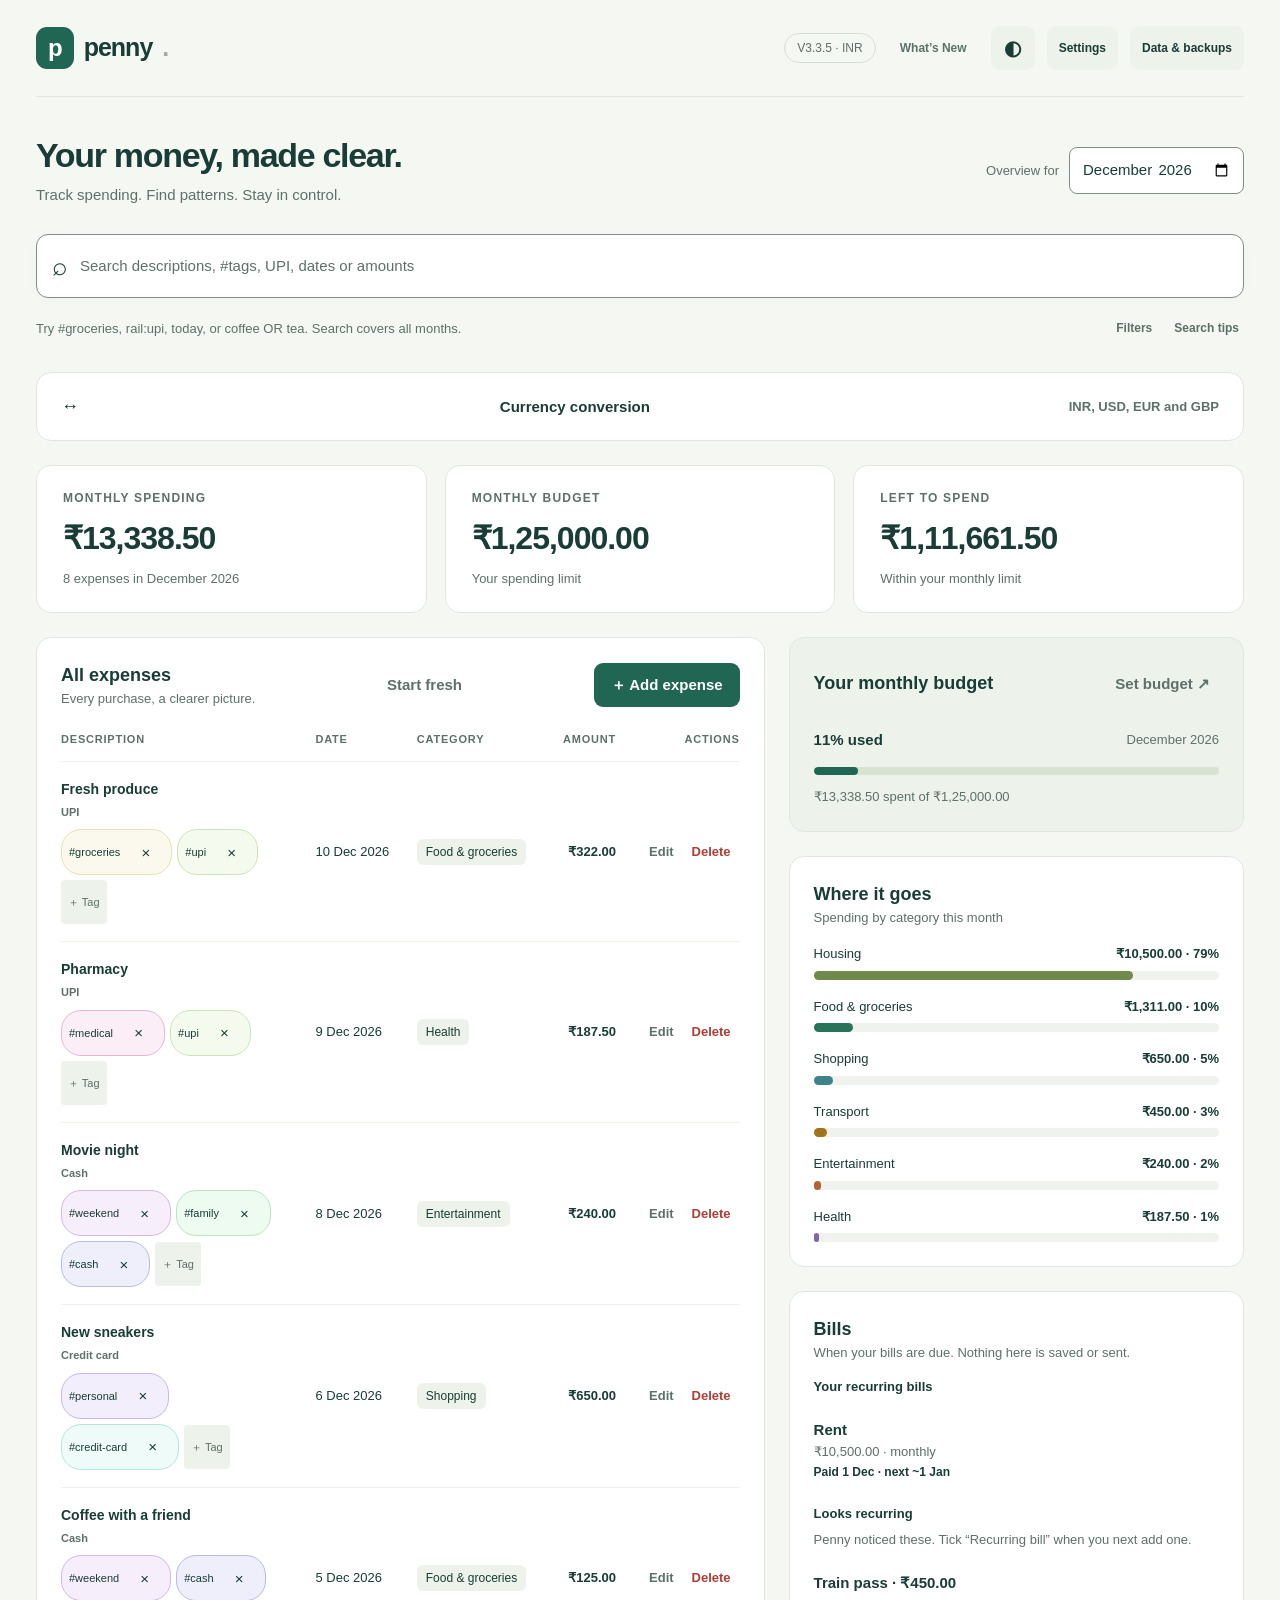
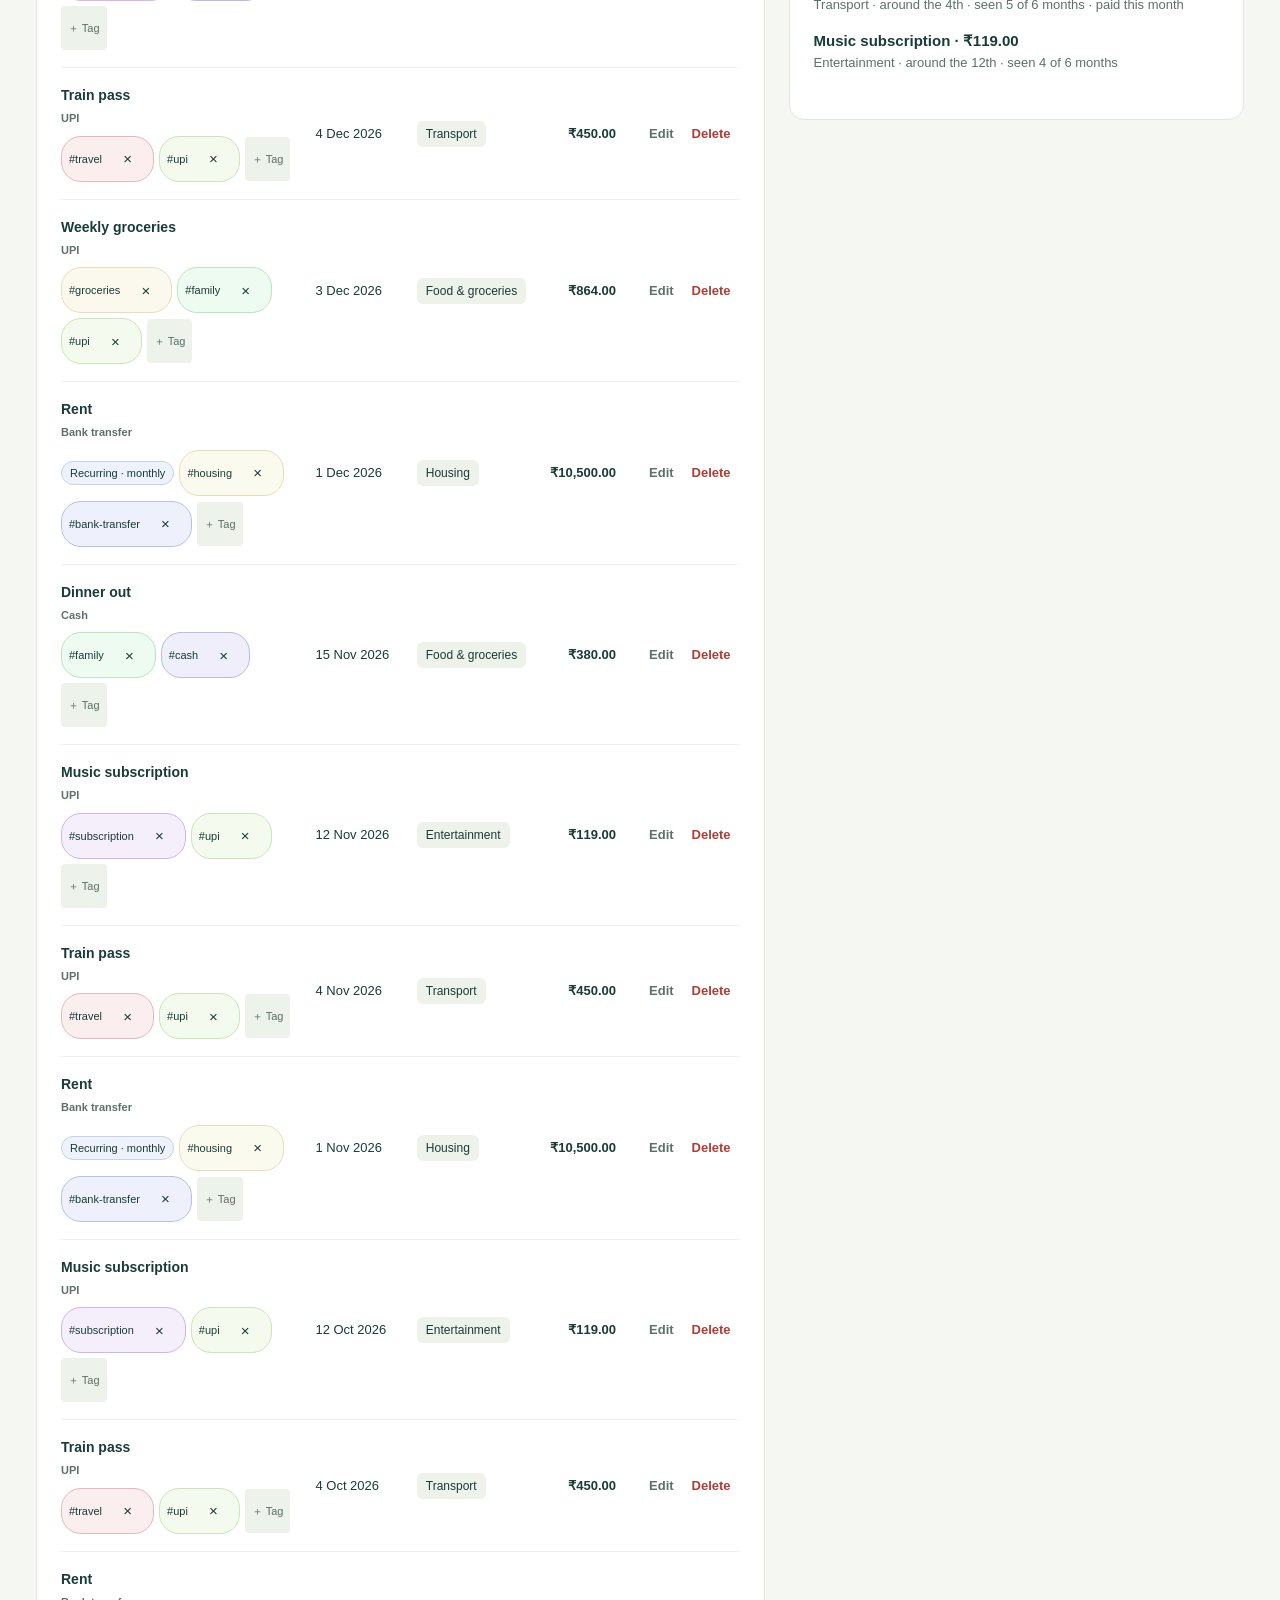
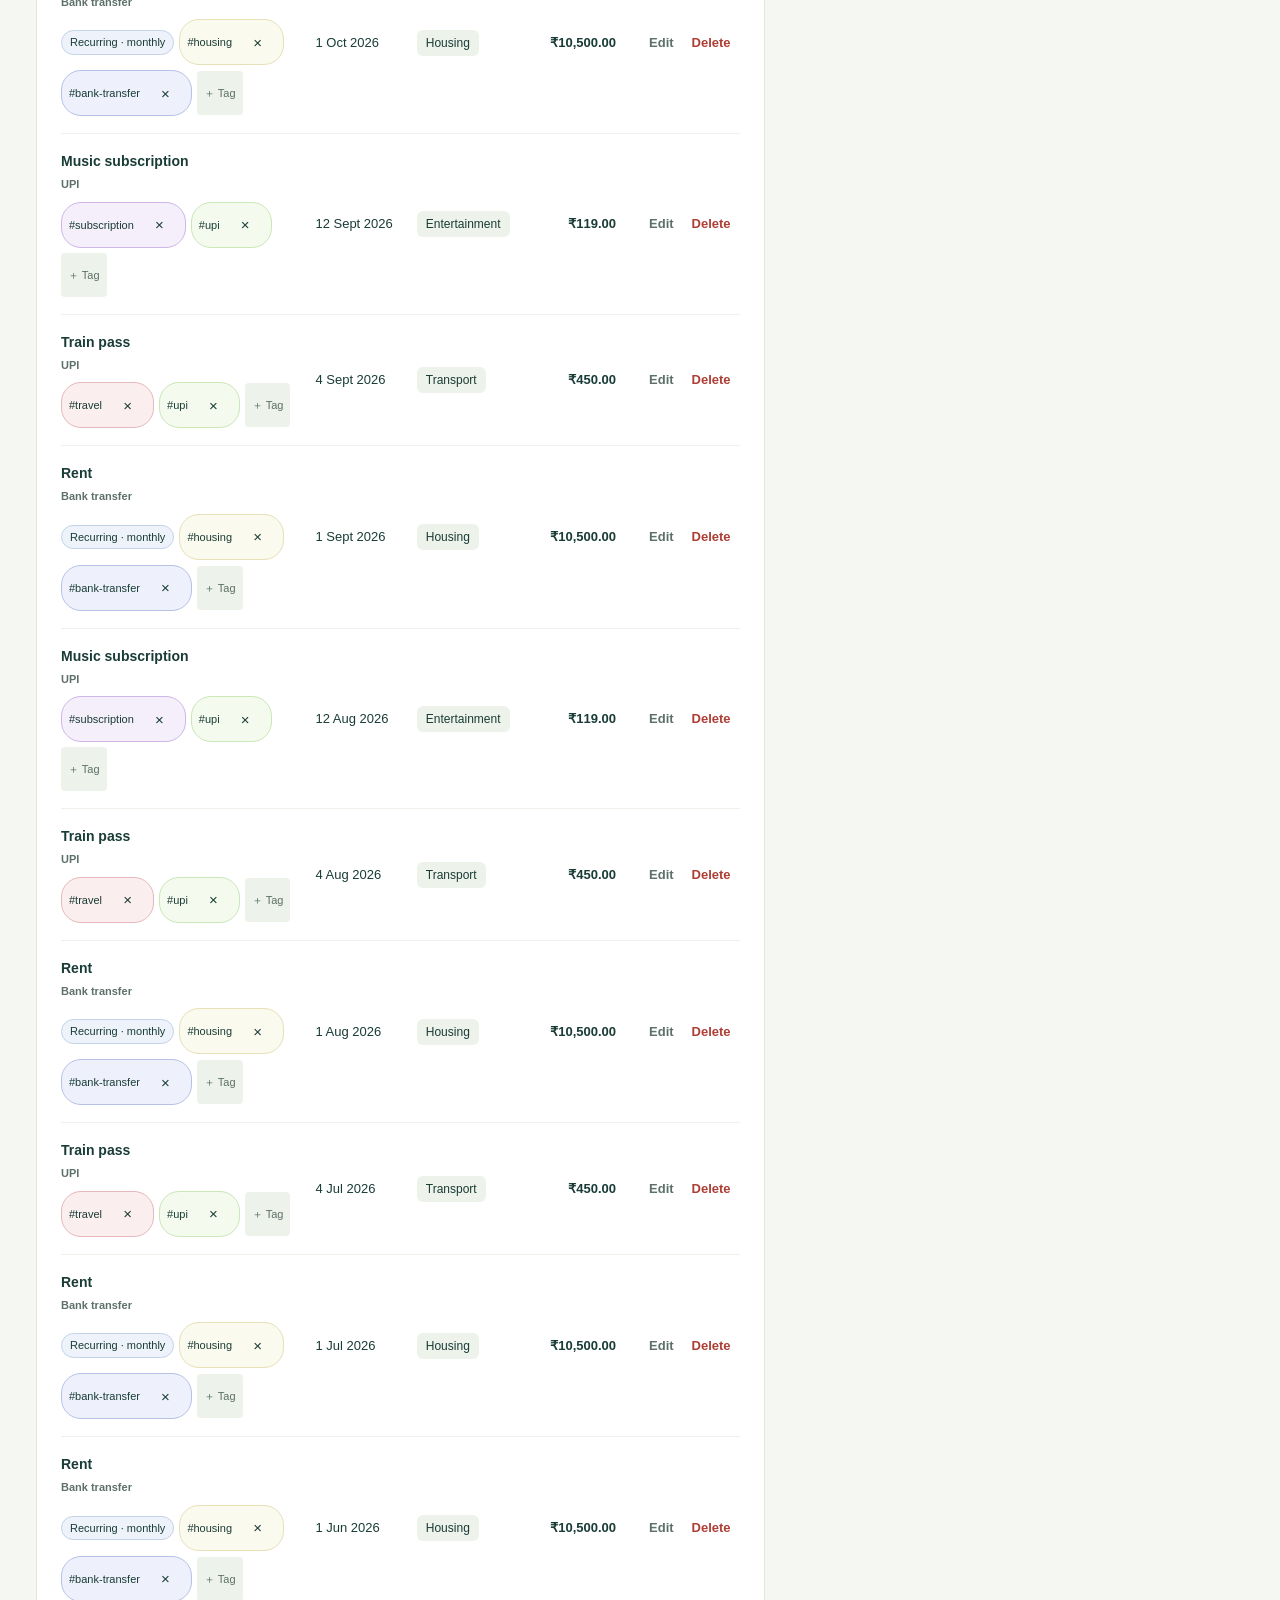
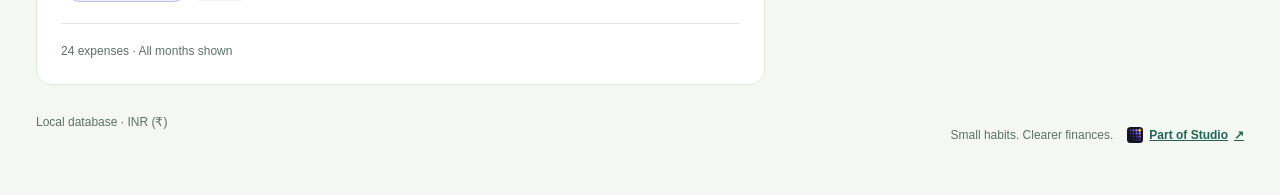
==== commit c42c6ccb: "feat: 3.3.5 mobile-first targets, text floor and large-text reflow One appended CSS block (phone onl" ====
--- a/index.html
+++ b/index.html
@@ -23,7 +23,7 @@
           >
         </div>
         <div class="header-actions">
-          <span class="preview">V3.3.4 · INR</span
+          <span class="preview">V3.3.5 · INR</span
           ><button id="whats-new-button" class="quiet" type="button">What’s New</button
           ><button
             id="theme-toggle"
@@ -703,14 +703,19 @@
       <div class="whats-new">
         <div class="panel-head">
           <h2 id="whats-new-title">What’s New</h2>
-          <span class="version-badge">V3.3.4</span>
-        </div>
-        <p class="small release-date">19 November 2026</p>
+          <span class="version-badge">V3.3.5</span>
+        </div>
+        <p class="small release-date">20 November 2026</p>
         <ul>
           <li>
+            <strong>Easier to tap on a phone.</strong> Edit, short tags, the exchange-rate link and
+            the check boxes are now at least 44 px, the size of a fingertip. Text no smaller than
+            11 px, and with your phone’s text size turned up the page no longer scrolls sideways.
+          </li>
+          <li>
             <strong>New categories: Utilities and Staff salary.</strong> Voice entry in English,
-            Hindi and Spanish understands electricity, water, gas, broadband, recharge, salary,
-            maid, cook and driver. Past entries are not moved. To move a bill, edit its last
+            Hindi and Spanish understands words such as electricity, water, gas, recharge, salary
+            and maid. Past entries are not moved. To move a bill, edit its last
             entry’s category. A backup that uses a new category does not import into 3.3.3 or older.
           </li>
           <li>
@@ -843,7 +848,7 @@
       </section>
       <section class="data-section">
         <h3>About Penny</h3>
-        <p>Version 3.3.4 · INR · Stored on this device</p>
+        <p>Version 3.3.5 · INR · Stored on this device</p>
       </section>
       <p id="settings-error" class="error" role="alert"></p>
       <div class="form-actions">
--- a/styles.css
+++ b/styles.css
@@ -1385,3 +1385,49 @@
     font-size: 16px;
   }
 }
+
+/* 3.3.5 mobile-first */
+@media (max-width: 700px) {
+  button {
+    min-width: 44px;
+    min-height: 44px;
+  }
+  summary {
+    min-height: 44px;
+    display: flex;
+    align-items: center;
+  }
+  input[type='checkbox'],
+  input[type='radio'] {
+    width: 24px;
+    height: 24px;
+    min-height: 24px;
+    flex: none;
+  }
+  .eyebrow,
+  .stat .small,
+  .preview,
+  .converter > summary .small {
+    font-size: 11px;
+  }
+  .stats {
+    grid-template-columns: repeat(auto-fit, minmax(min(100%, 6.5rem), 1fr));
+  }
+  .conversion-controls {
+    grid-template-columns: repeat(auto-fit, minmax(min(100%, 8rem), 1fr));
+  }
+  .description .expense-name,
+  .tag-chip,
+  .description {
+    min-width: 0;
+    overflow-wrap: anywhere;
+  }
+  .inline-tag-form {
+    width: 100%;
+  }
+  .inline-tag-form input {
+    flex: 1 1 8rem;
+    width: auto;
+    min-width: 0;
+  }
+}
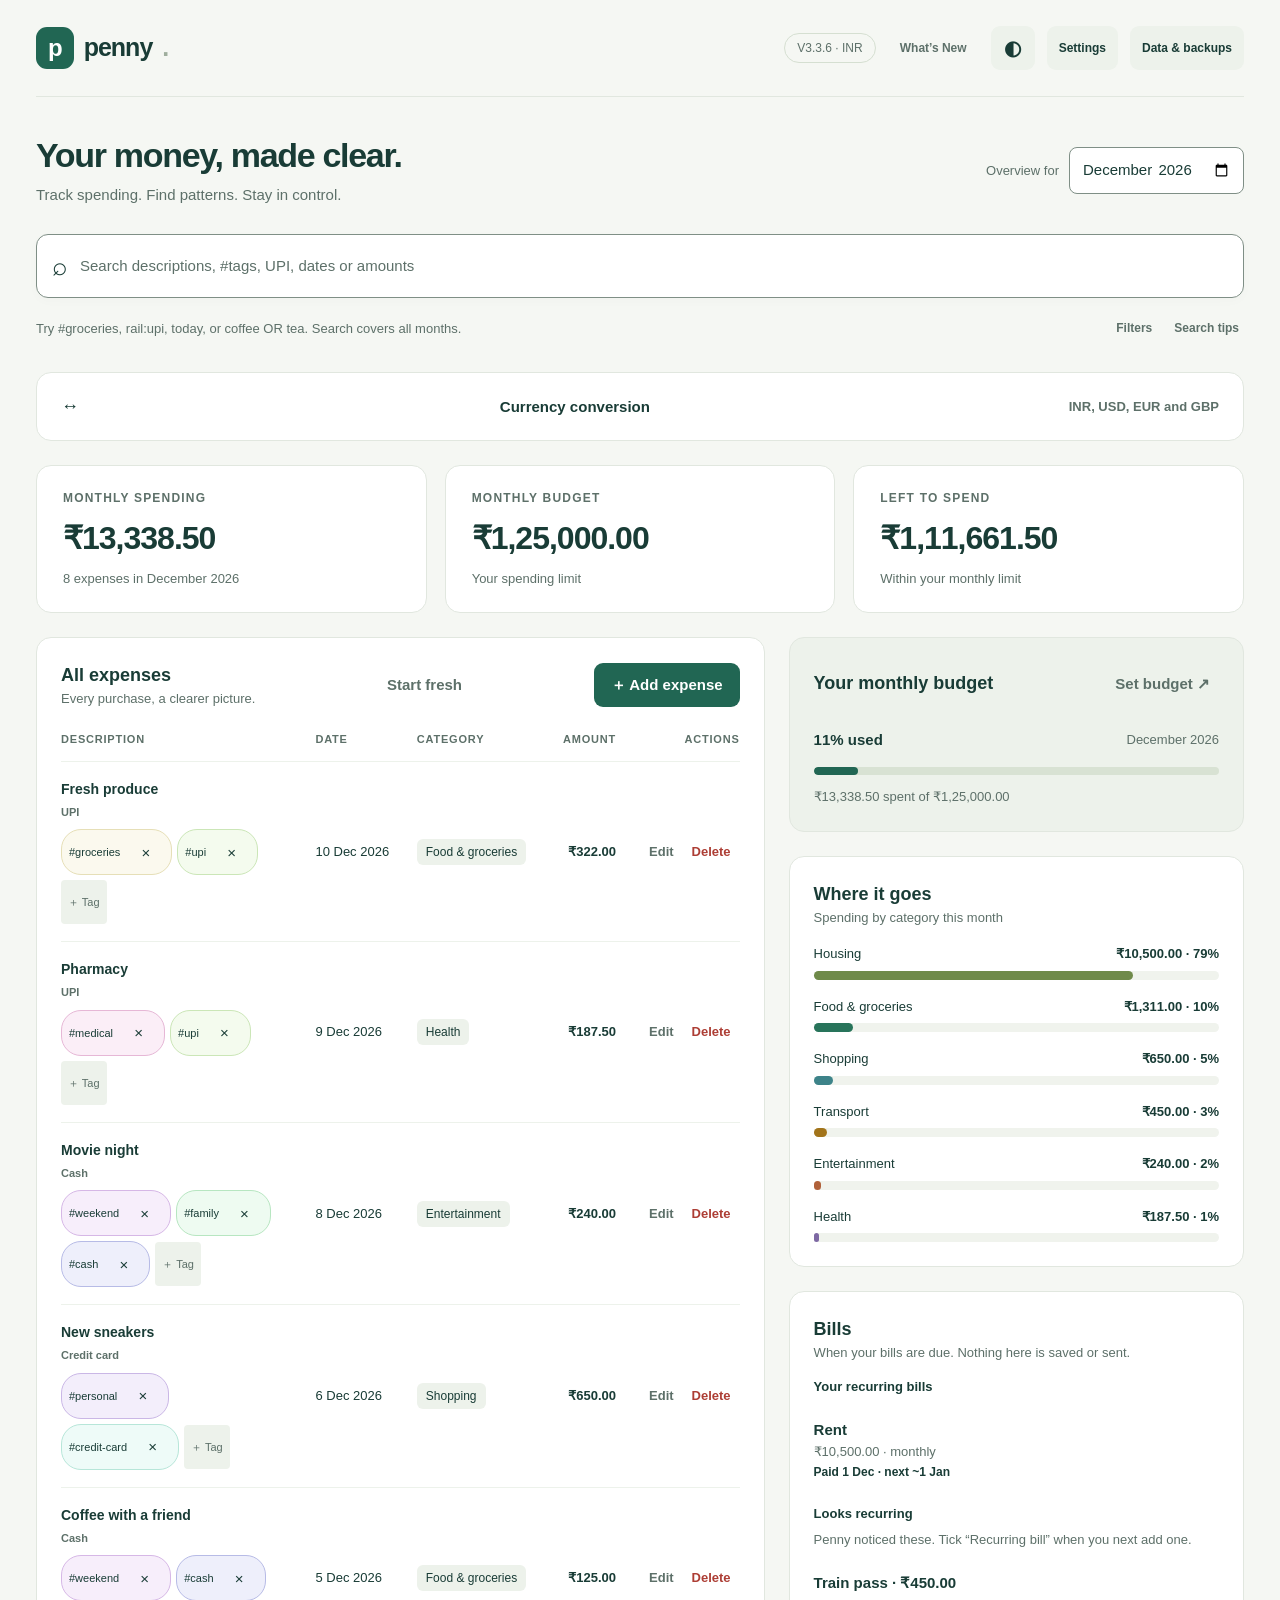
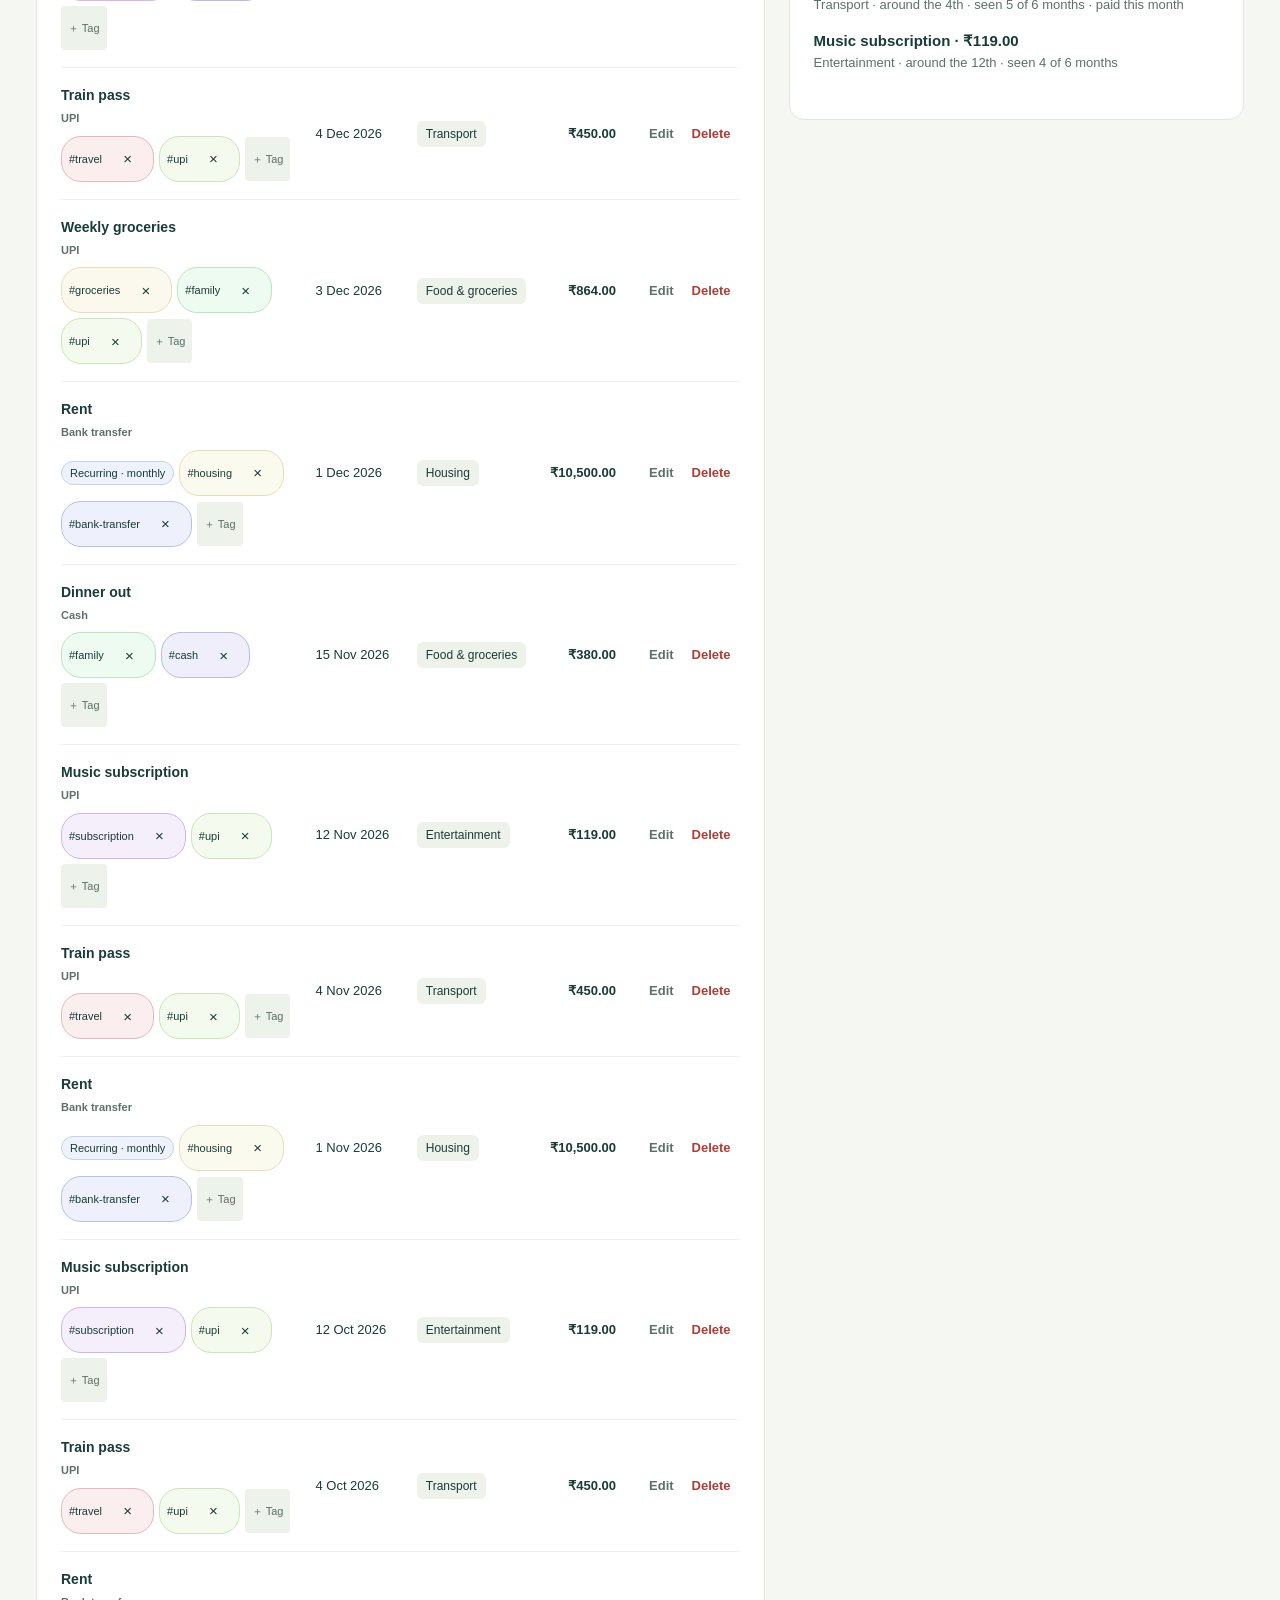
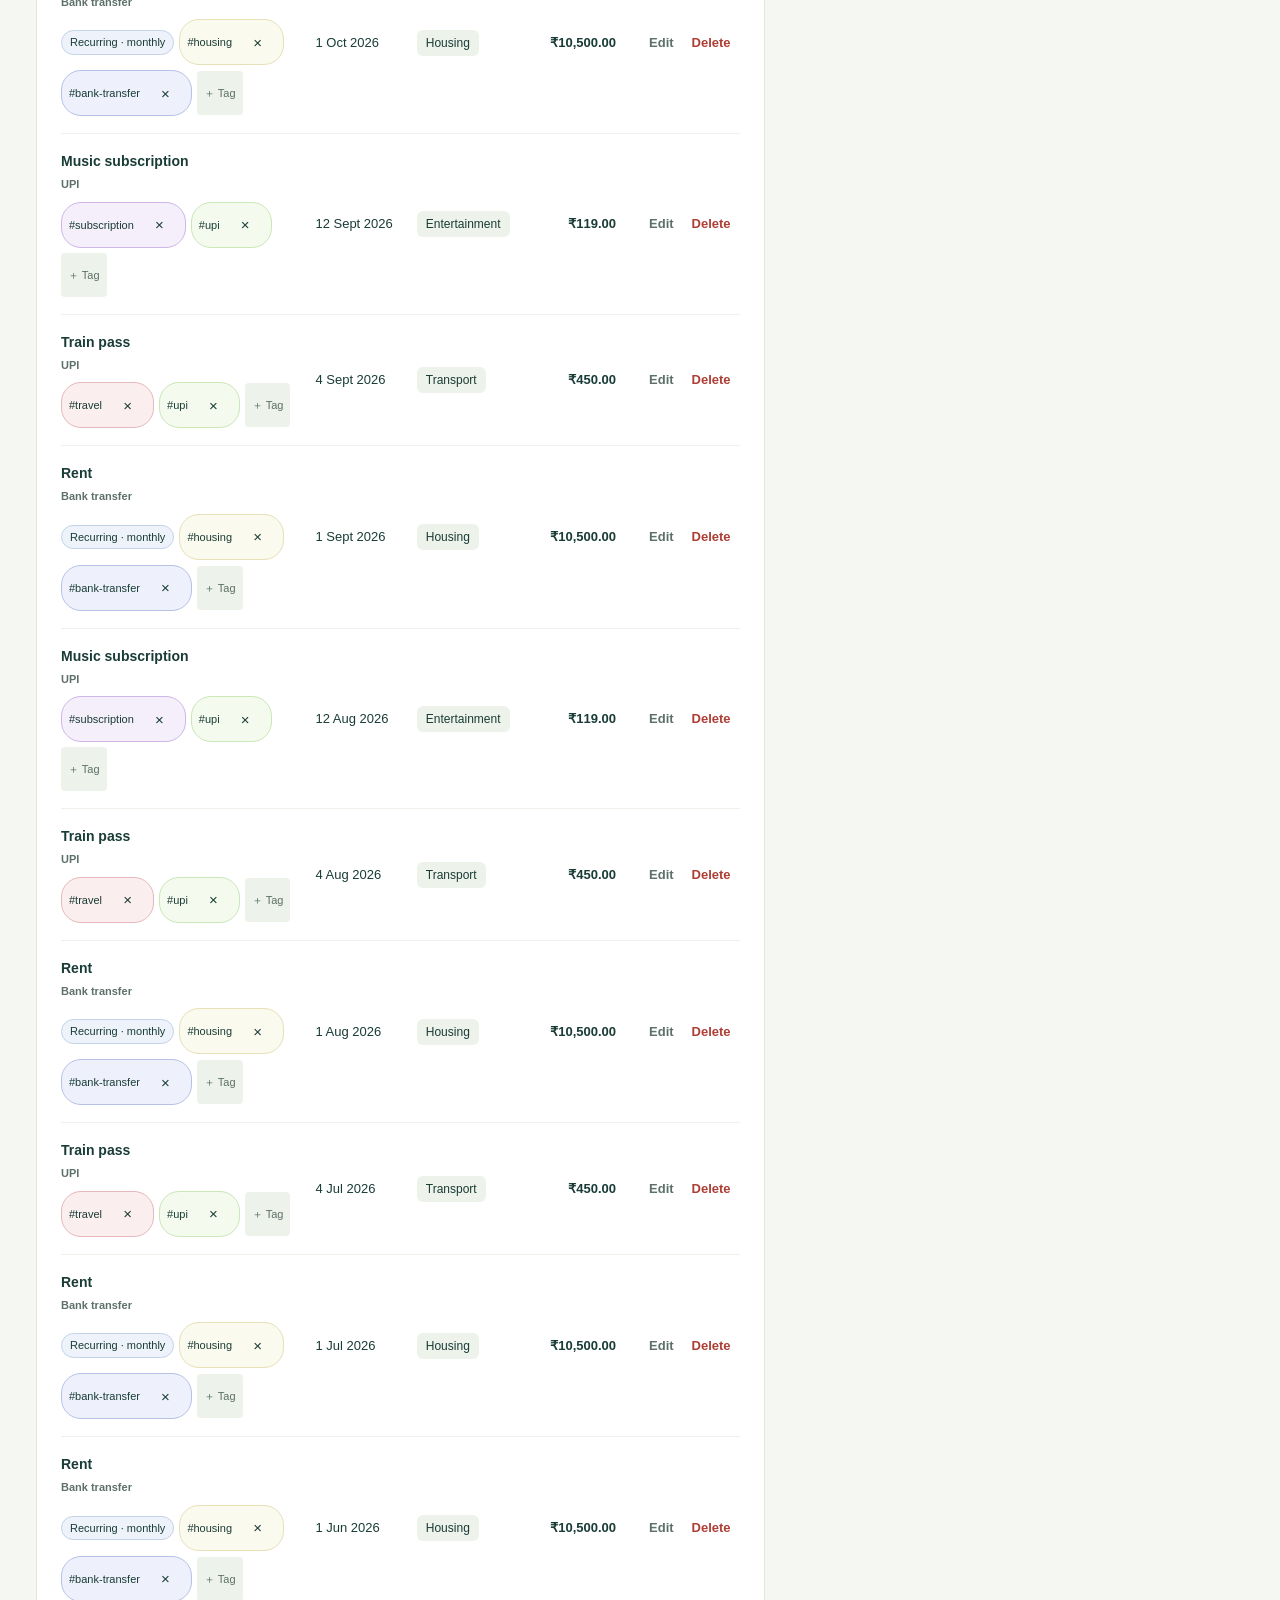
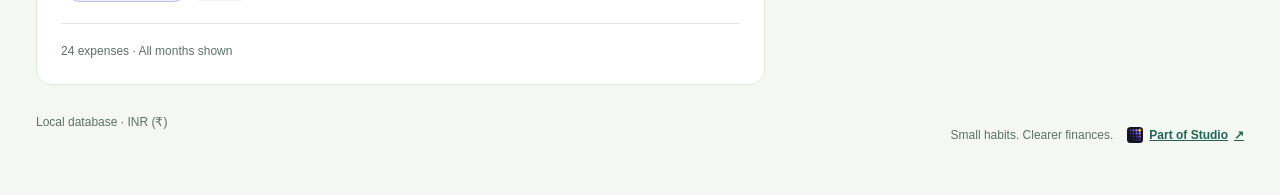
==== commit cf4a5ae8: "feat: G2 phone review flow and plain status; version 3.3.6 Co-Authored-By: Claude Opus 5.5 <noreply@" ====
--- a/index.html
+++ b/index.html
@@ -23,7 +23,7 @@
           >
         </div>
         <div class="header-actions">
-          <span class="preview">V3.3.5 · INR</span
+          <span class="preview">V3.3.6 · INR</span
           ><button id="whats-new-button" class="quiet" type="button">What’s New</button
           ><button
             id="theme-toggle"
@@ -500,7 +500,7 @@
             </button>
           </div>
           <p id="voice-status" class="small" role="status" aria-live="polite"></p>
-          <button id="correct-transcript" type="button" class="quiet" hidden>
+          <button id="correct-transcript" type="button" class="secondary" hidden>
             Correct heard words
           </button>
           <p id="voice-transcript" class="voice-transcript" hidden></p>
@@ -703,14 +703,15 @@
       <div class="whats-new">
         <div class="panel-head">
           <h2 id="whats-new-title">What’s New</h2>
-          <span class="version-badge">V3.3.5</span>
+          <span class="version-badge">V3.3.6</span>
         </div>
         <p class="small release-date">20 November 2026</p>
         <ul>
           <li>
-            <strong>Easier to tap on a phone.</strong> Edit, short tags, the exchange-rate link and
-            the check boxes are now at least 44 px, the size of a fingertip. Text no smaller than
-            11 px, and with your phone’s text size turned up the page no longer scrolls sideways.
+            <strong>Easier to tap on a phone.</strong> Buttons such as Edit, short tags and the
+            exchange-rate rows are now at least 44 px wide and tall, and check boxes are bigger.
+            The smallest text is now 11 px, and large phone text sizes fit the screen without
+            sideways scrolling.
           </li>
           <li>
             <strong>New categories: Utilities and Staff salary.</strong> Voice entry in English,
@@ -848,7 +849,7 @@
       </section>
       <section class="data-section">
         <h3>About Penny</h3>
-        <p>Version 3.3.5 · INR · Stored on this device</p>
+        <p>Version 3.3.6 · INR · Stored on this device</p>
       </section>
       <p id="settings-error" class="error" role="alert"></p>
       <div class="form-actions">
--- a/styles.css
+++ b/styles.css
@@ -849,6 +849,17 @@
 .dictation-option .secondary {
   margin-top: 8px;
 }
+/* 3.3.6: keyboard microphone is one button while browser speech works. */
+.dictation-option.collapsed {
+  margin: 4px 0;
+  padding-top: 8px;
+}
+.dictation-option.collapsed > p {
+  display: none;
+}
+#correct-transcript {
+  margin: 8px 0 0;
+}
 .voice-transcript {
   padding: 10px;
   margin: 10px 0;
@@ -1398,23 +1409,37 @@
     align-items: center;
   }
   input[type='checkbox'],
-  input[type='radio'] {
+  input[type='radio'],
+  .recurring-field input[type='checkbox'],
+  .repeat-every input[type='radio'] {
     width: 24px;
     height: 24px;
     min-height: 24px;
     flex: none;
   }
   .eyebrow,
-  .stat .small,
   .preview,
   .converter > summary .small {
     font-size: 11px;
   }
   .stats {
-    grid-template-columns: repeat(auto-fit, minmax(min(100%, 6.5rem), 1fr));
+    grid-template-columns: repeat(auto-fit, minmax(min(100%, 10.4rem), 1fr));
+  }
+  .stat {
+    min-width: 0;
+  }
+  .stat .value {
+    overflow-wrap: anywhere;
   }
   .conversion-controls {
     grid-template-columns: repeat(auto-fit, minmax(min(100%, 8rem), 1fr));
+  }
+  .form-grid {
+    grid-template-columns: minmax(0, 1fr);
+  }
+  td.actions button + button,
+  .tag-chip .tag-remove {
+    margin-left: 4px;
   }
   .description .expense-name,
   .tag-chip,
@@ -1431,3 +1456,17 @@
     min-width: 0;
   }
 }
+@media (min-width: 361px) and (max-width: 700px) {
+  .stat .small {
+    font-size: 11px;
+  }
+}
+@media (max-width: 700px) {
+  .conversion-meta summary::before {
+    content: '▸';
+    margin-right: 6px;
+  }
+  .conversion-meta details[open] > summary::before {
+    content: '▾';
+  }
+}
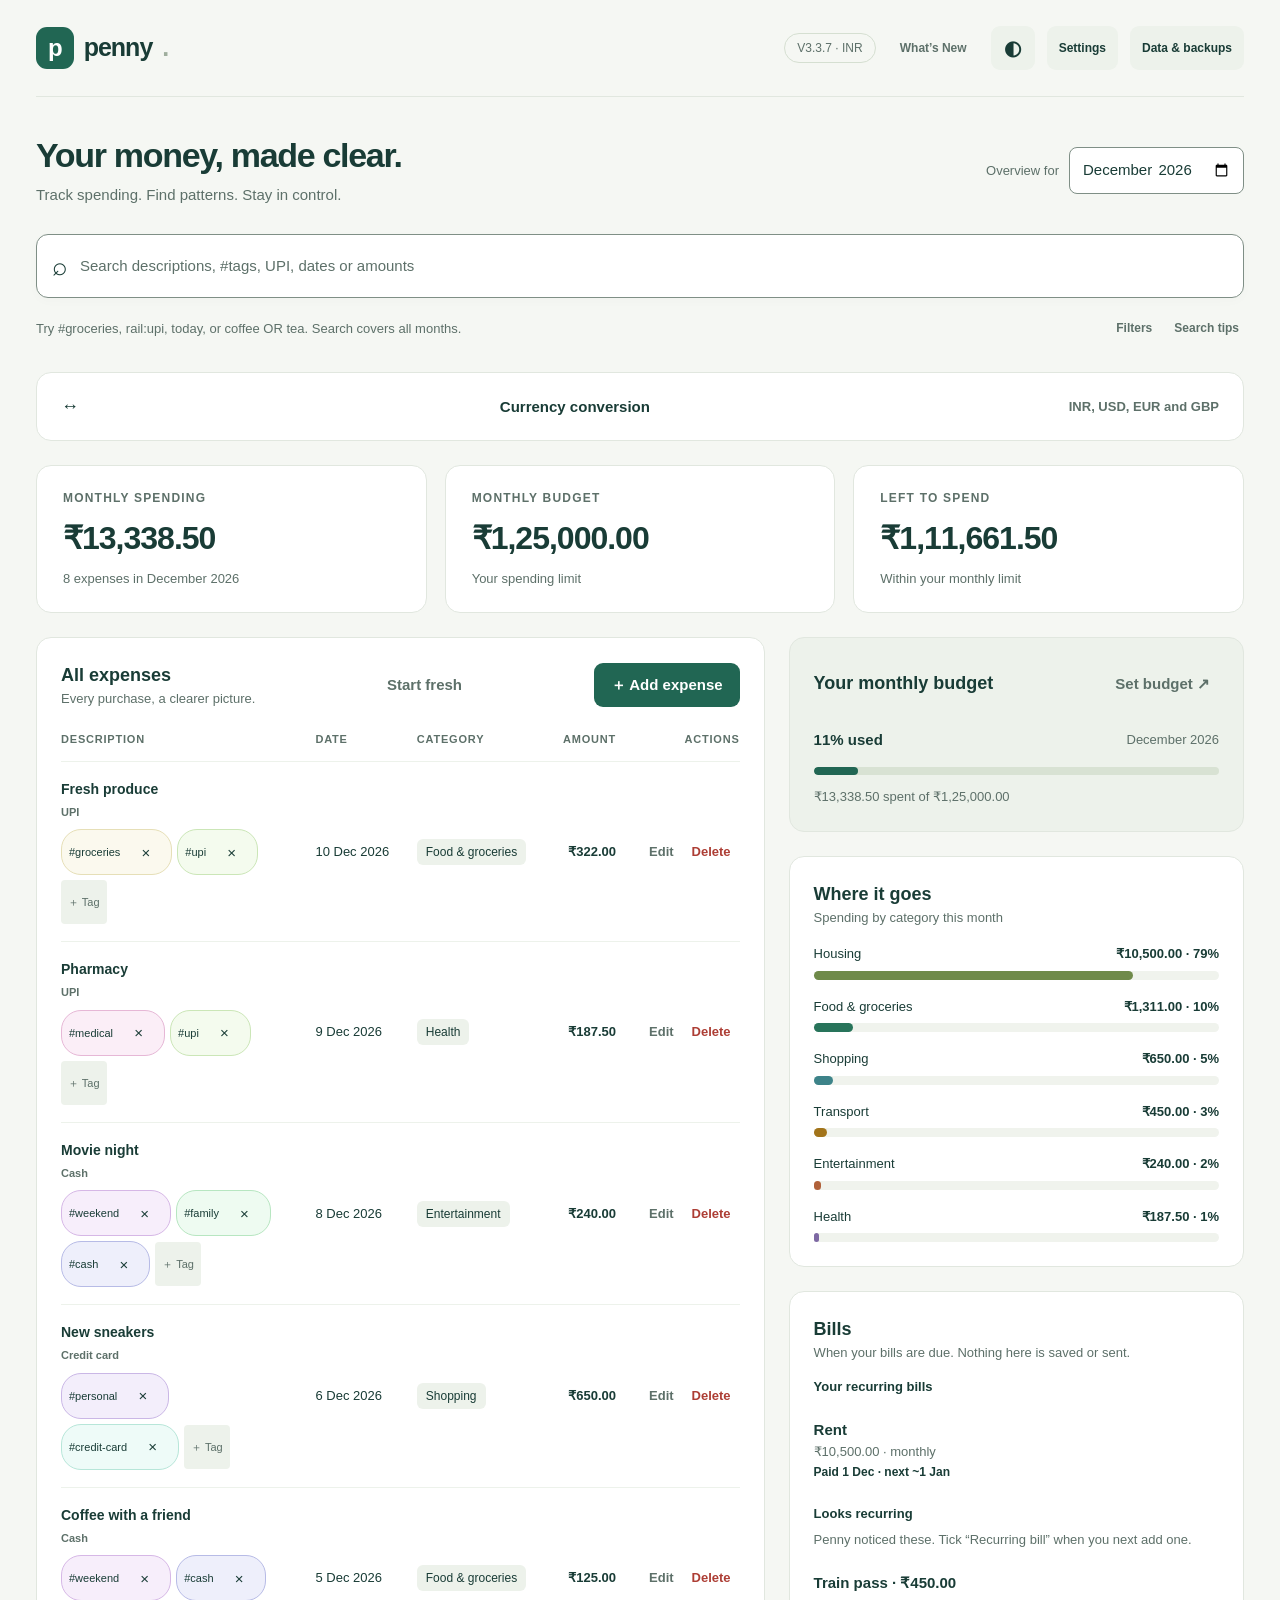
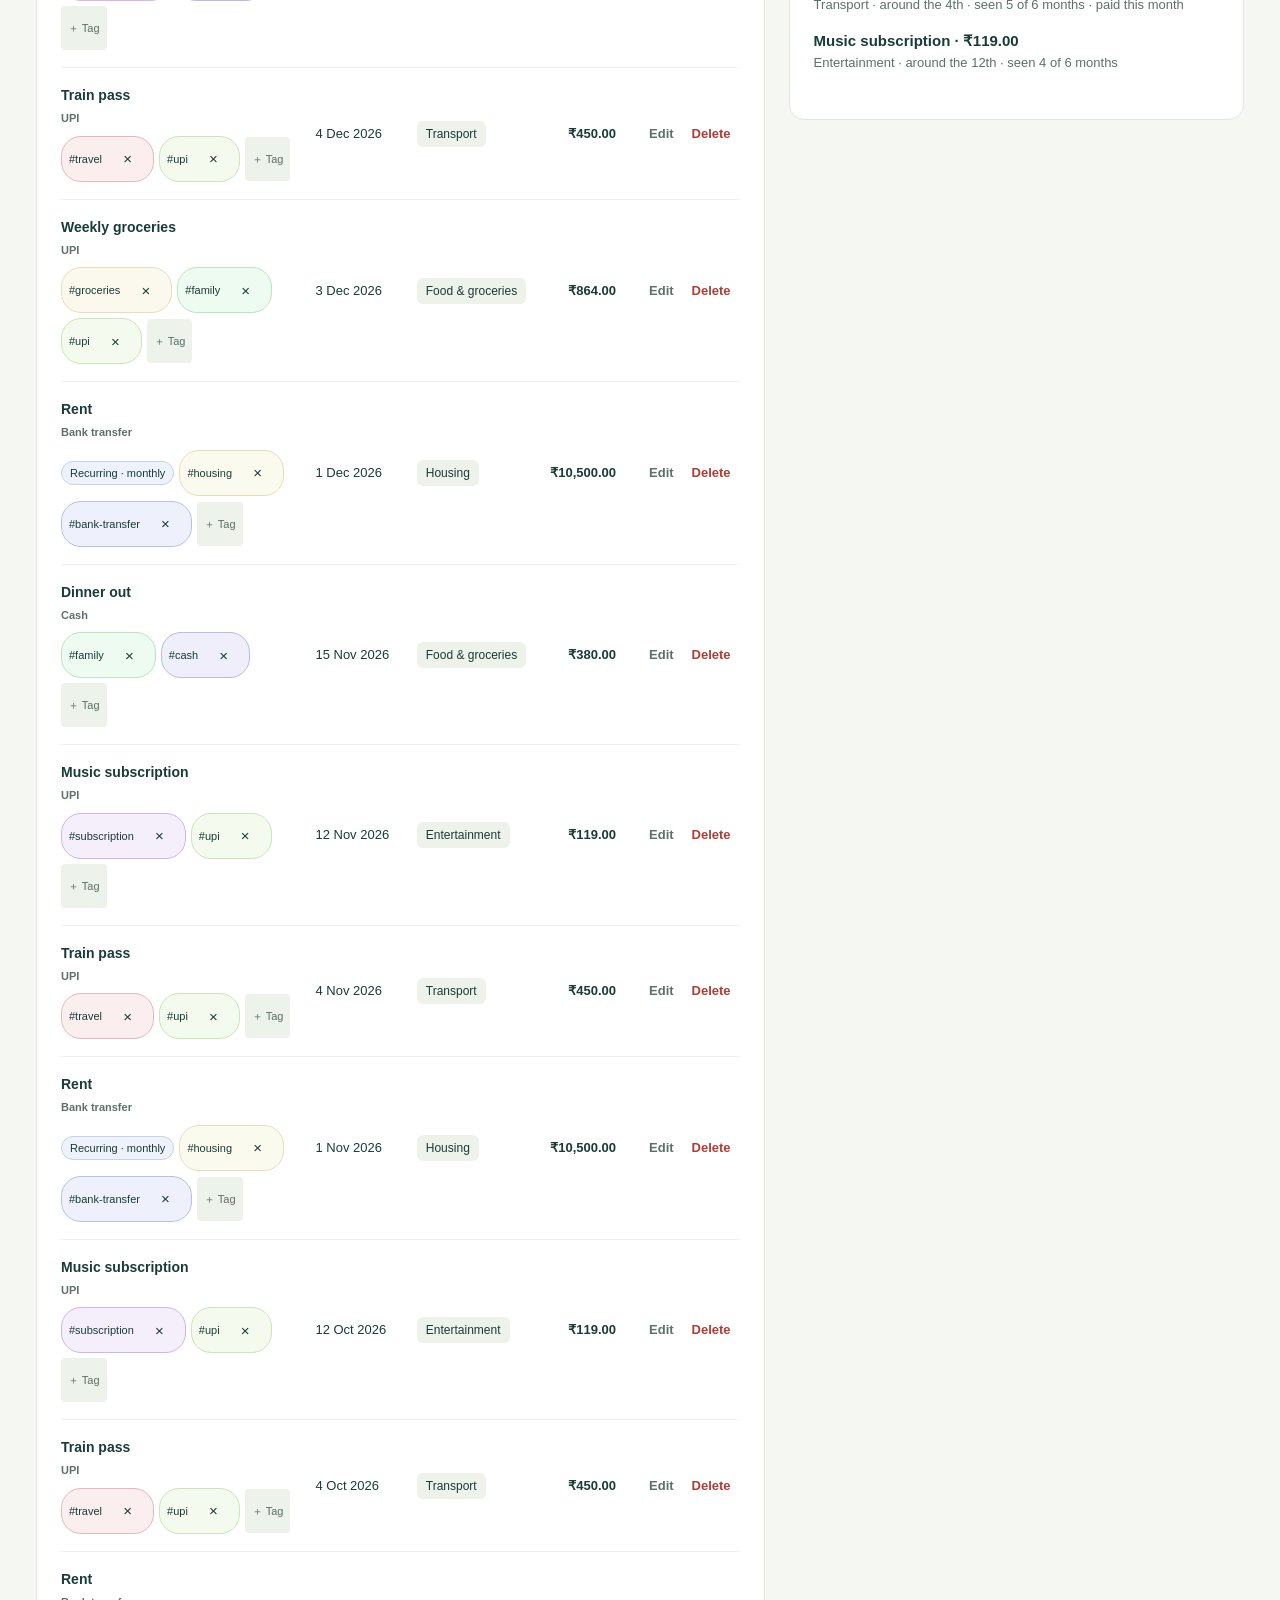
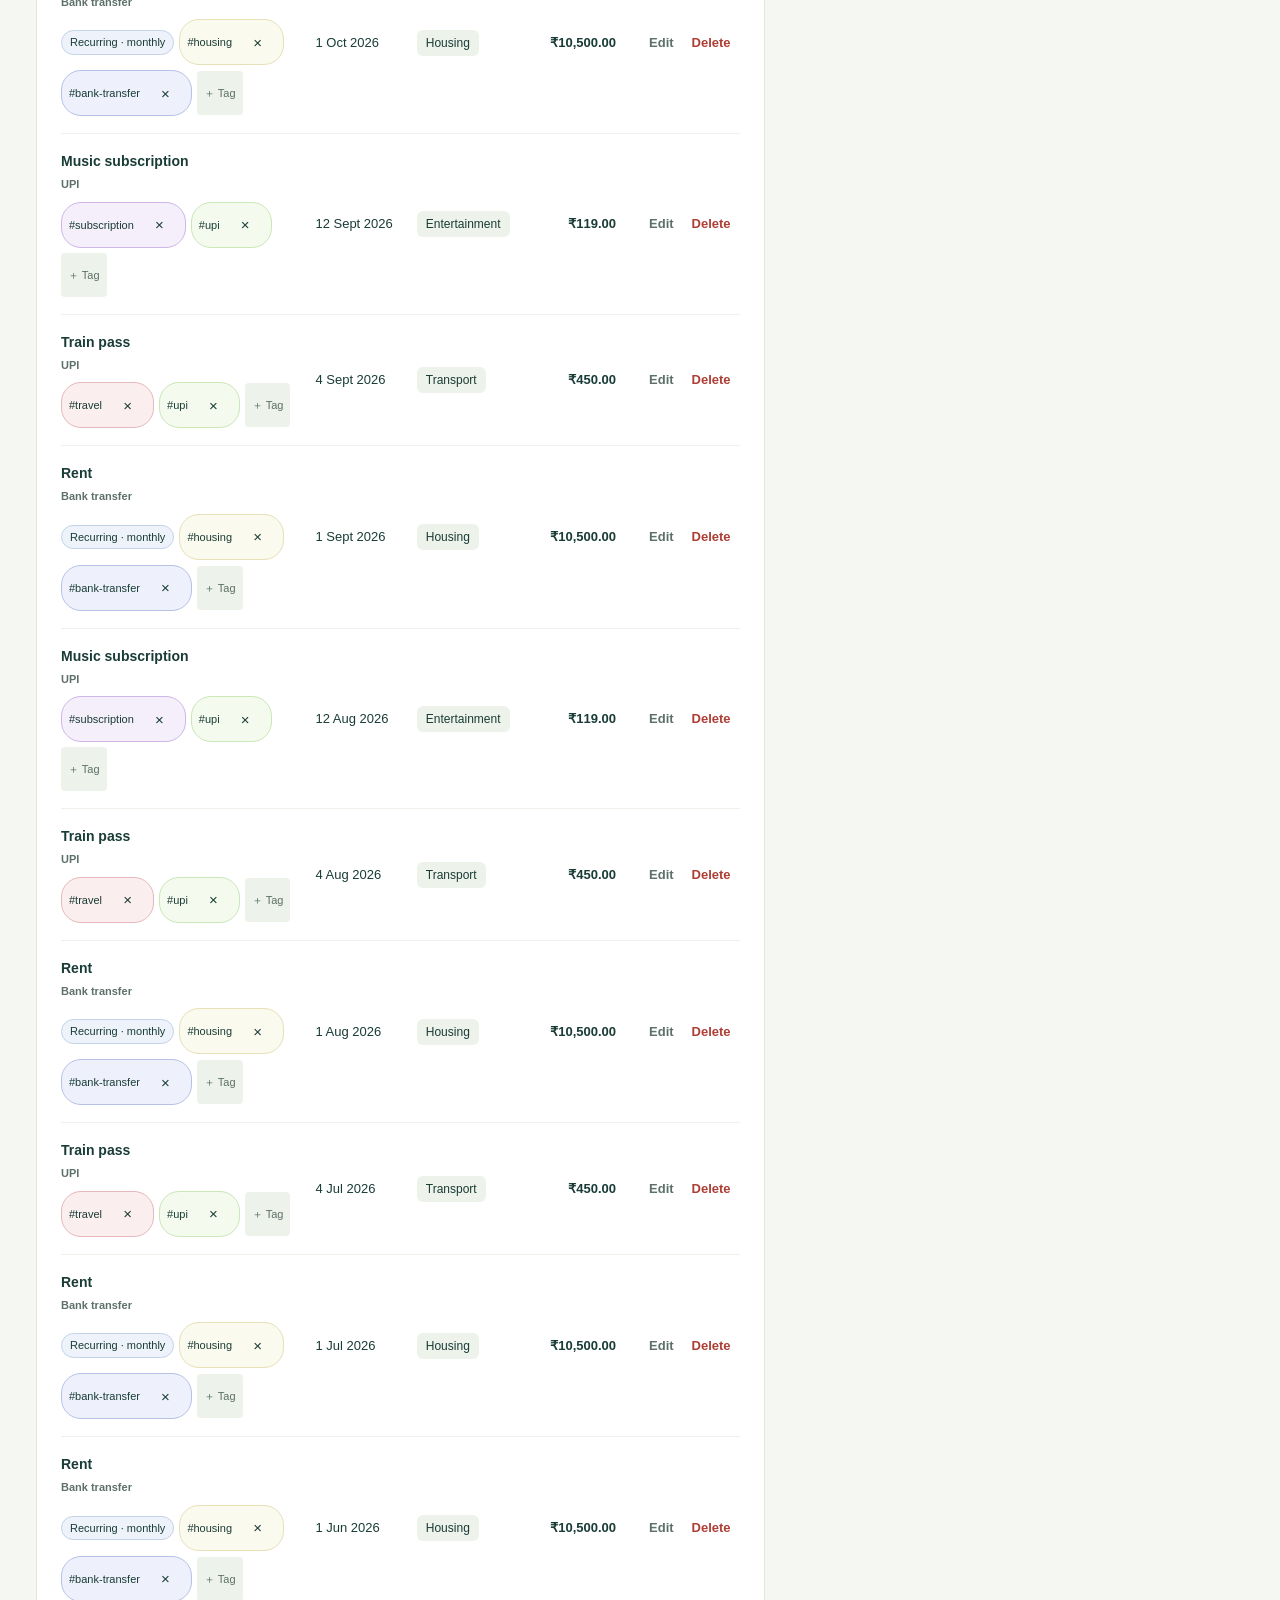
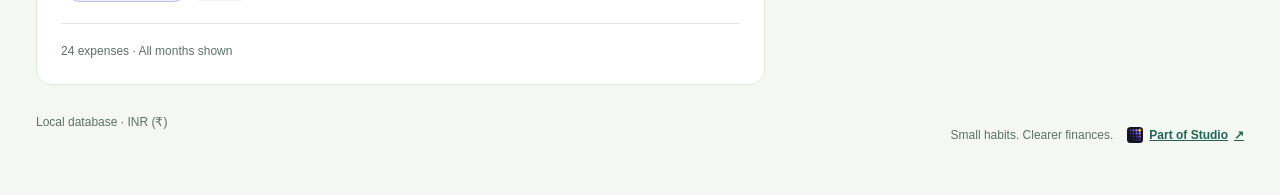
==== commit 05aa62df: "feat: 3.3.7 voice guard (H1-H5): assisted labels, failure ladder, save guard, failure reason Co-Auth" ====
--- a/index.html
+++ b/index.html
@@ -23,7 +23,7 @@
           >
         </div>
         <div class="header-actions">
-          <span class="preview">V3.3.6 · INR</span
+          <span class="preview">V3.3.7 · INR</span
           ><button id="whats-new-button" class="quiet" type="button">What’s New</button
           ><button
             id="theme-toggle"
@@ -459,18 +459,25 @@
           <label class="field"
             >Spoken language<select id="voice-language">
               <option value="en">English</option>
-              <option value="hi">Hindi · हिन्दी</option>
-              <option value="es">Spanish · Español</option>
+              <option value="hi">Hindi · हिन्दी (assisted)</option>
+              <option value="es">Spanish · Español (assisted)</option>
             </select></label
           >
-          <p class="small">
-            On iPhone, Penny uses its small offline expense parser for Hindi and Spanish. It
-            recognizes common amounts, expense types and payment methods, and flags unfamiliar words
-            for correction.
+          <p class="small" id="voice-caution" hidden>
+            Hindi and Spanish voice is assisted. Your phone may mishear, and Penny understands only
+            common words. Check the amount, category and date. Nothing is saved until you tap Save.
           </p>
           <p class="small" id="voice-example">
             Try: “Spent 250 rupees on groceries today via UPI.”
           </p>
+          <details id="voice-tips" class="voice-tips" hidden>
+            <summary>Tips for speaking</summary>
+            <p class="small">
+              Say the amount in digits or common number words. Say one expense, name the thing you
+              bought, then pause when you are done. If the phone mishears, use Correct heard words
+              or your keyboard microphone.
+            </p>
+          </details>
           <p class="small voice-privacy">
             Your browser’s speech service may send audio to its provider. Listening starts only when
             you choose Start listening.
@@ -703,10 +710,22 @@
       <div class="whats-new">
         <div class="panel-head">
           <h2 id="whats-new-title">What’s New</h2>
-          <span class="version-badge">V3.3.6</span>
-        </div>
-        <p class="small release-date">20 November 2026</p>
+          <span class="version-badge">V3.3.7</span>
+        </div>
+        <p class="small release-date">24 November 2026</p>
         <ul>
+          <li>
+            <strong>Voice never saves a guess.</strong> A voice entry no longer picks “Other” for
+            you or keeps a filler description such as “expense”. If Penny did not hear the
+            category or the item, the field stays empty and you choose it. If no date was heard,
+            the date is today. Zero or negative amounts were already refused and still are.
+          </li>
+          <li>
+            <strong>Hindi and Spanish voice is assisted.</strong> Your phone may mishear, and Penny
+            understands only common words. Check the amount, category and date. Nothing is saved
+            until you tap Save. After a failed capture Penny opens the keyboard microphone, and
+            after two in a row it says so plainly.
+          </li>
           <li>
             <strong>Easier to tap on a phone.</strong> Buttons such as Edit, short tags and the
             exchange-rate rows are now at least 44 px wide and tall, and check boxes are bigger.
@@ -752,9 +771,9 @@
             are checked before wording. Unresolved fields stay empty for correction.
           </li>
           <li>
-            <strong>Offline Hindi and Spanish expense parsing.</strong> Penny extracts amounts,
-            dates, categories and payment methods on the device, then creates a controlled English
-            draft.
+            <strong>Offline Hindi and Spanish expense parsing (assisted).</strong> Hindi and
+            Spanish voice is assisted: Penny extracts common amounts, dates, categories and payment
+            methods on the device, then creates a controlled English draft. Check it before saving.
           </li>
           <li>
             <strong>Clearer voice diagnostics.</strong> Capture failures, unfamiliar vocabulary and
@@ -849,7 +868,7 @@
       </section>
       <section class="data-section">
         <h3>About Penny</h3>
-        <p>Version 3.3.6 · INR · Stored on this device</p>
+        <p>Version 3.3.7 · INR · Stored on this device</p>
       </section>
       <p id="settings-error" class="error" role="alert"></p>
       <div class="form-actions">
--- a/styles.css
+++ b/styles.css
@@ -824,6 +824,17 @@
   padding: 15px;
   margin-top: 12px;
 }
+.voice-tips[hidden] {
+  display: none;
+}
+.voice-tips summary {
+  cursor: pointer;
+  font-weight: 600;
+  font-size: 13px;
+  min-height: 44px;
+  display: flex;
+  align-items: center;
+}
 .voice-privacy {
   font-size: 11px;
   margin-top: 10px;
@@ -859,6 +870,7 @@
 }
 #correct-transcript {
   margin: 8px 0 0;
+  border: 1px solid var(--line);
 }
 .voice-transcript {
   padding: 10px;
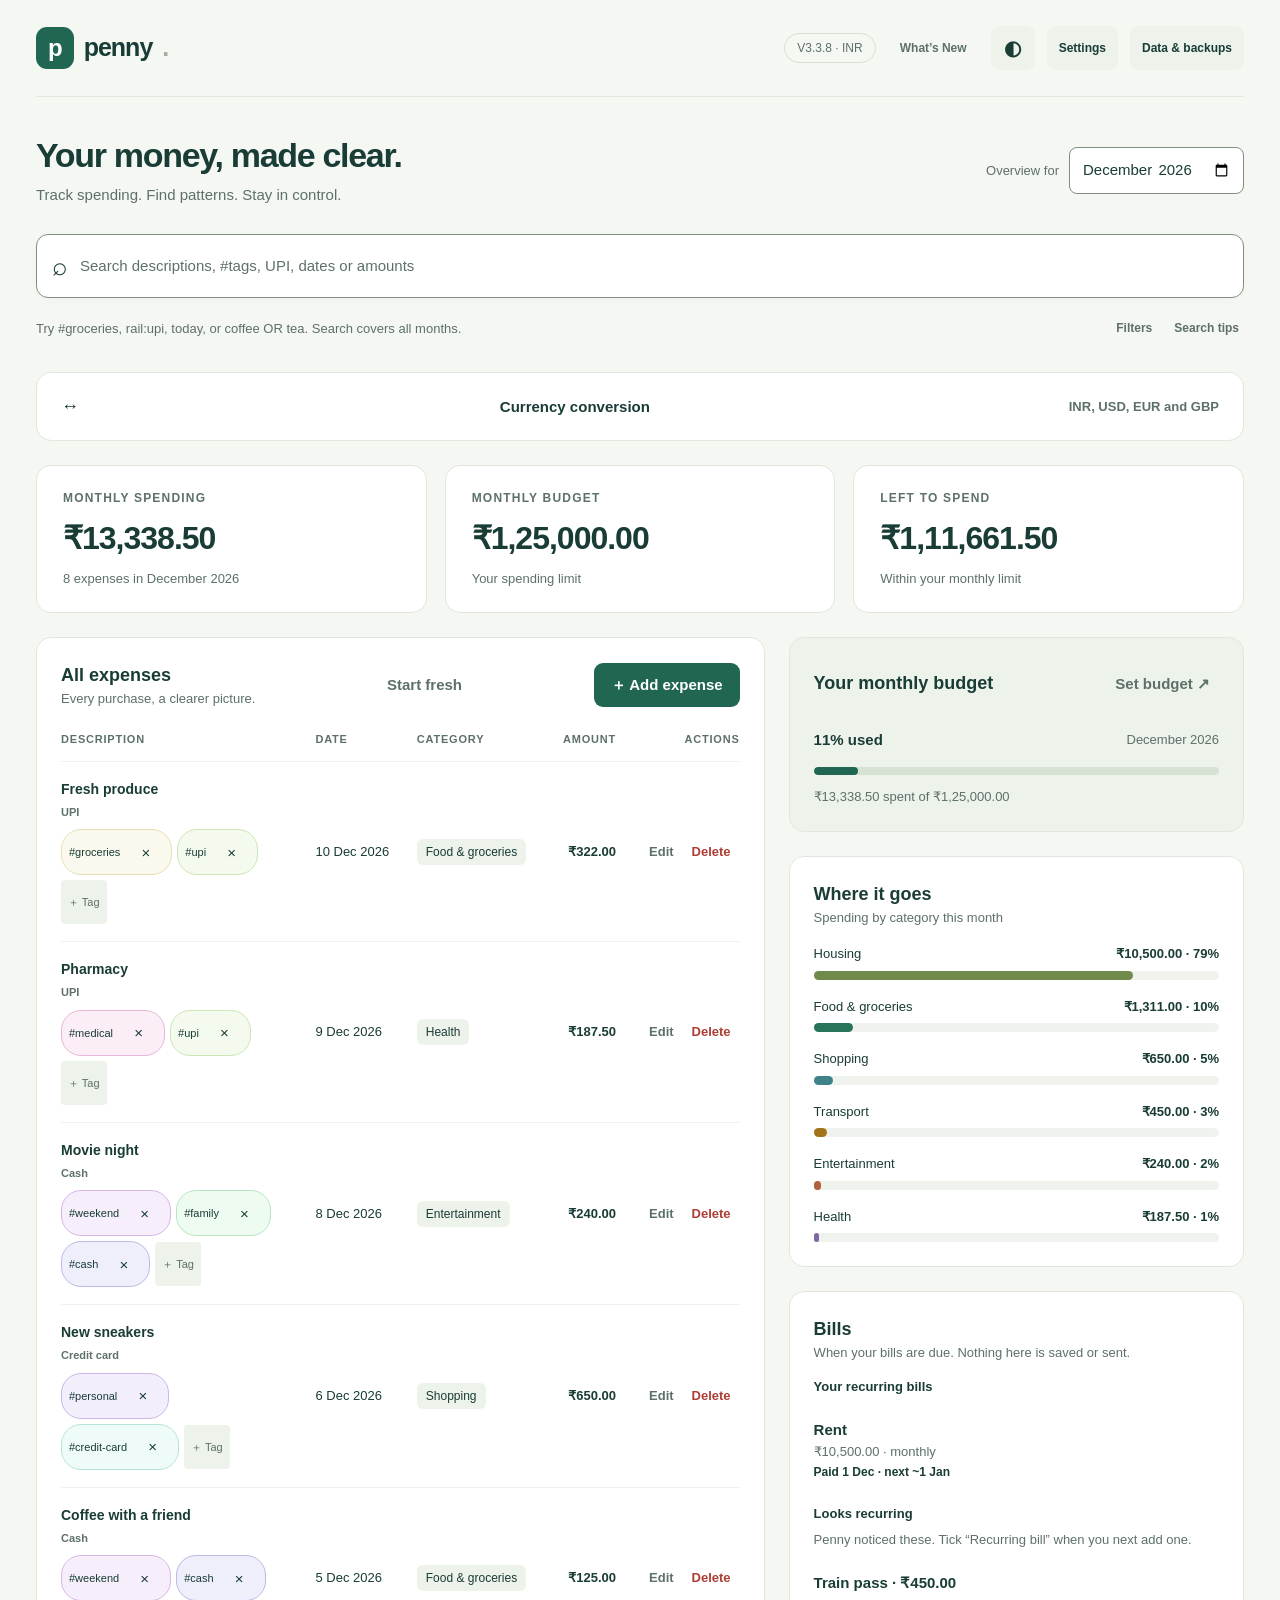
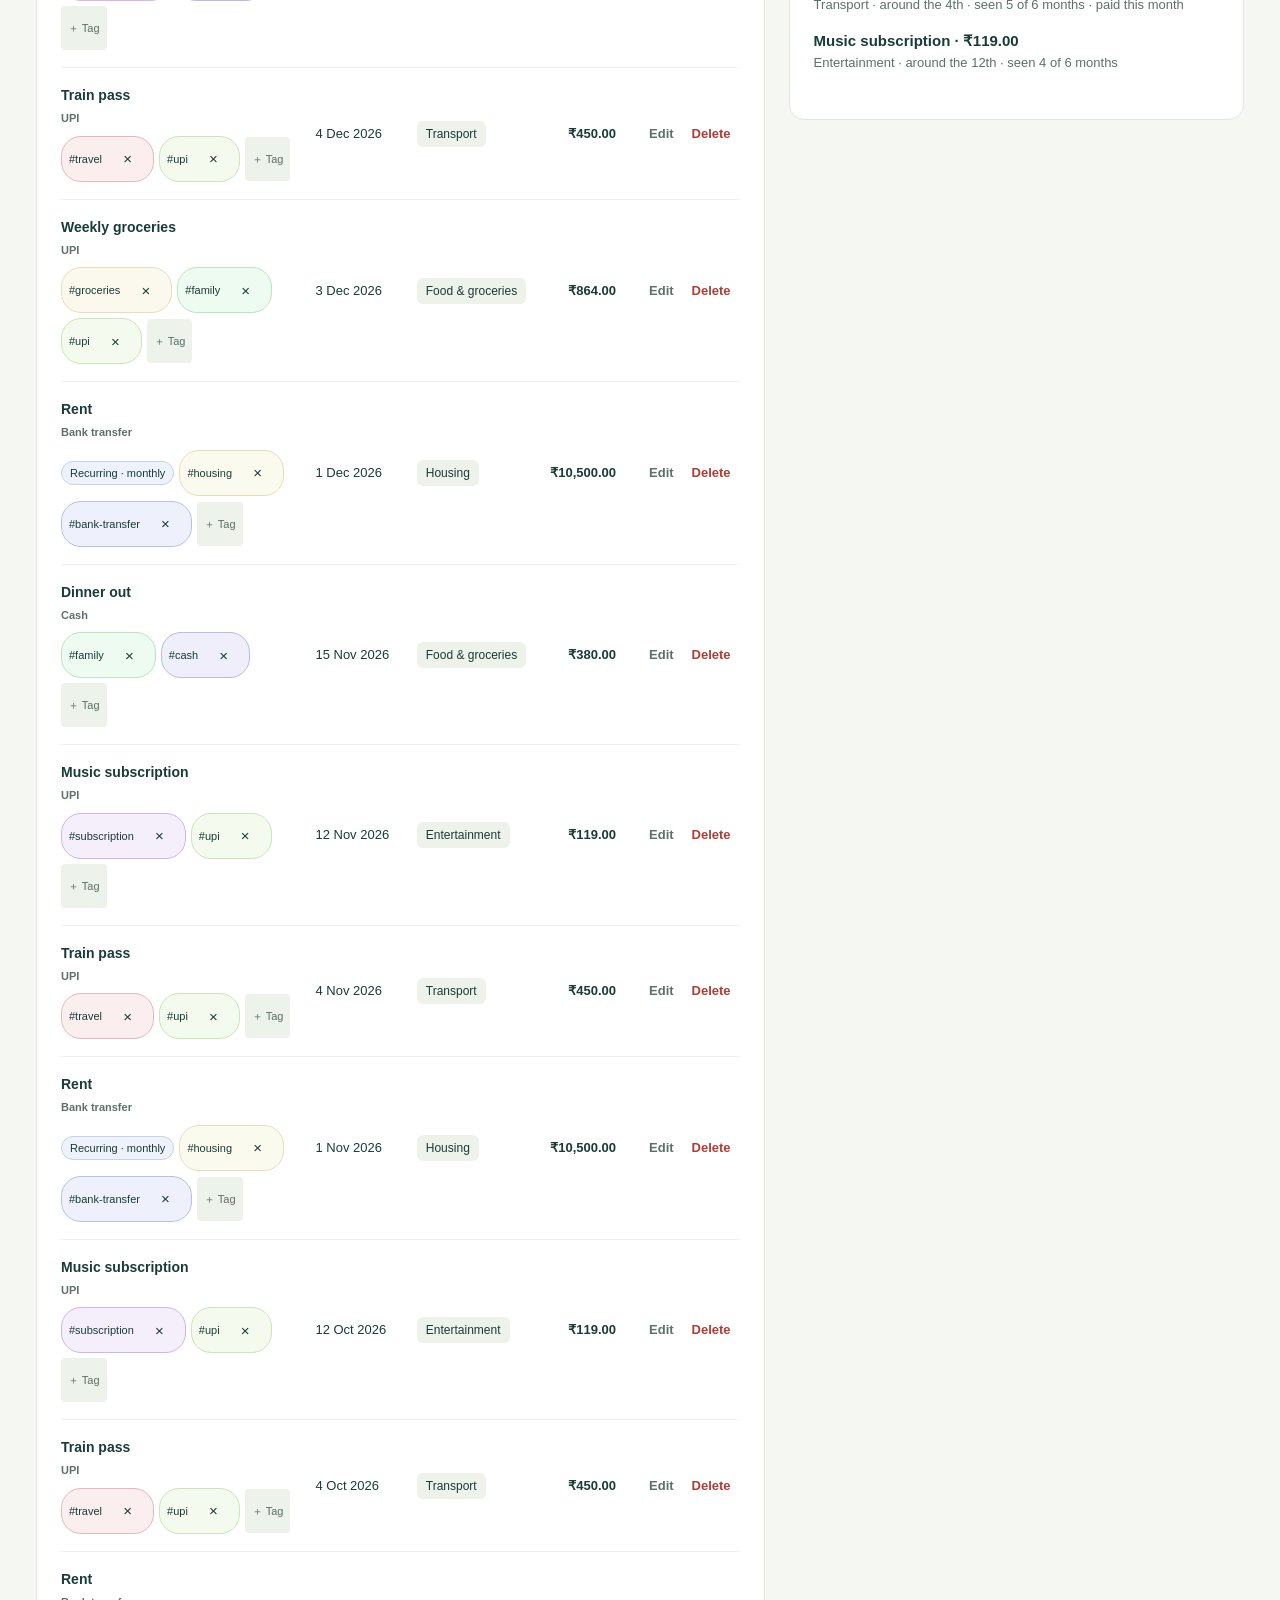
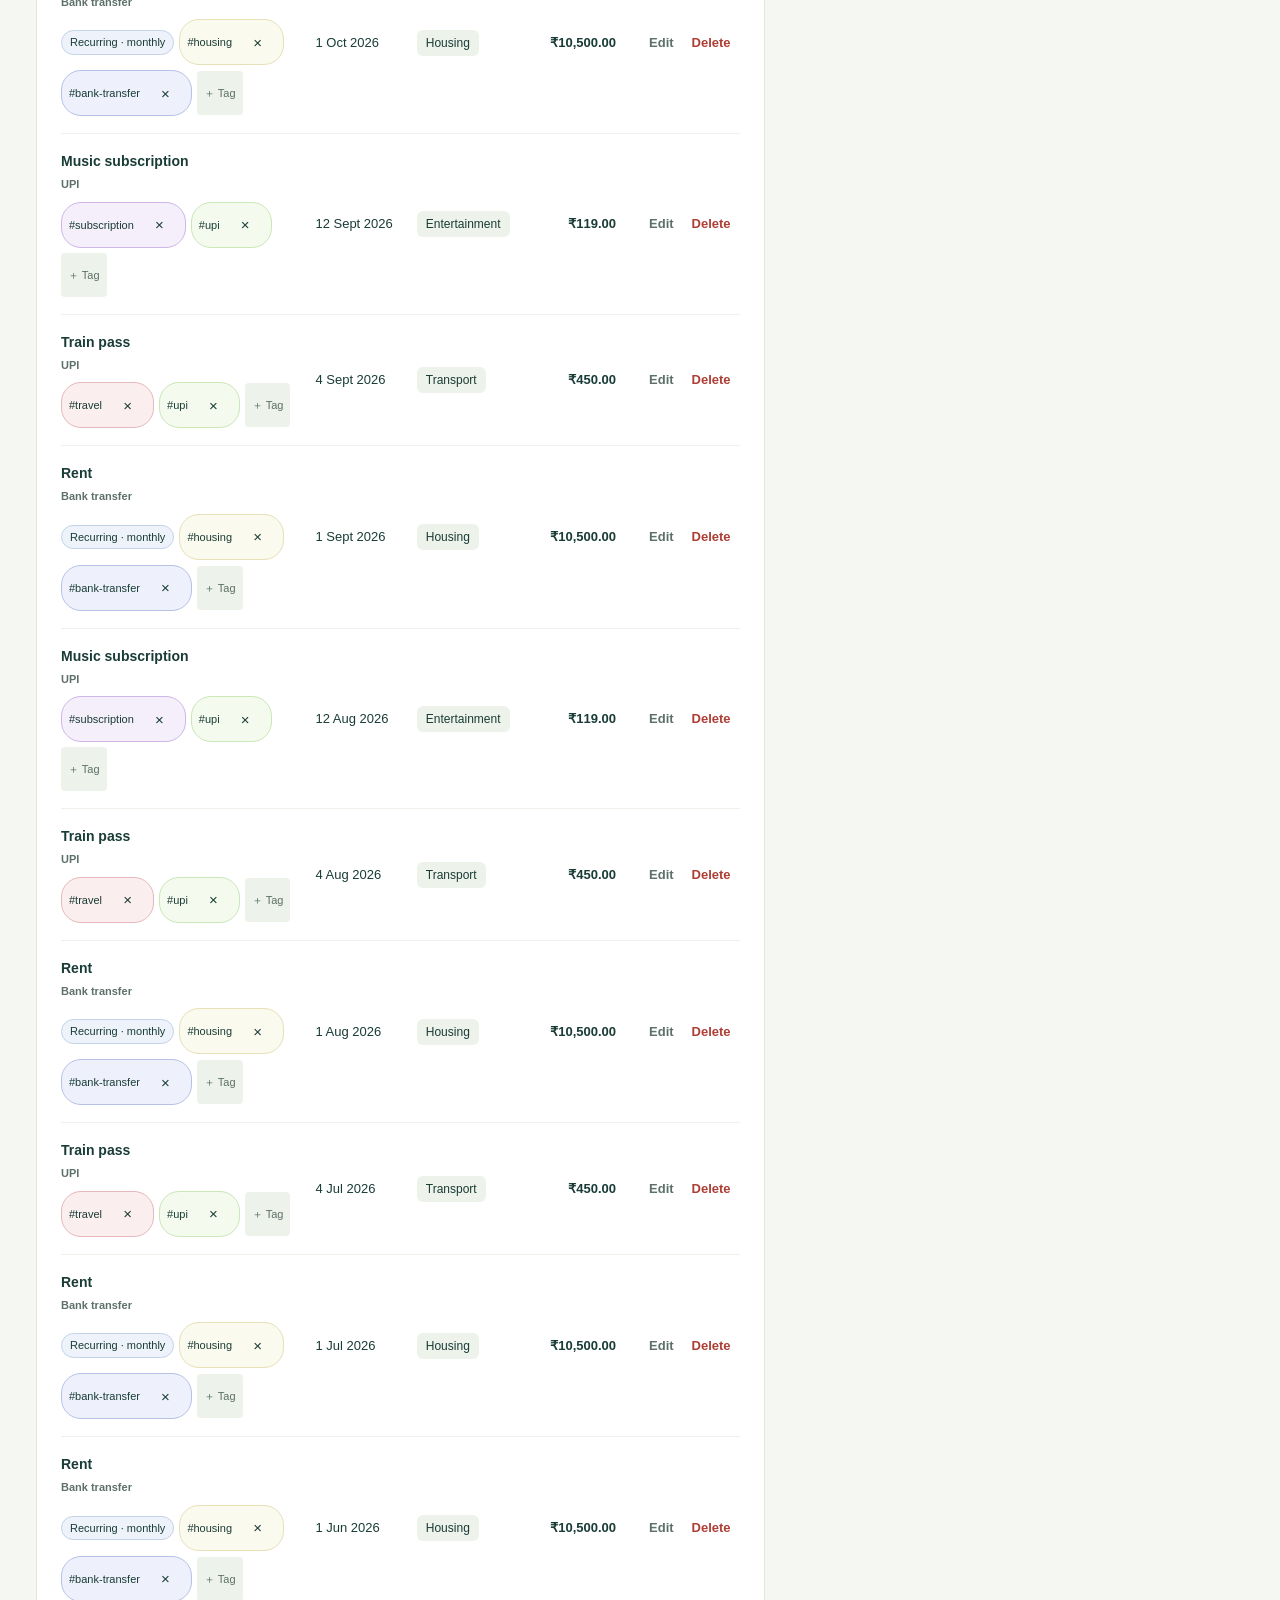
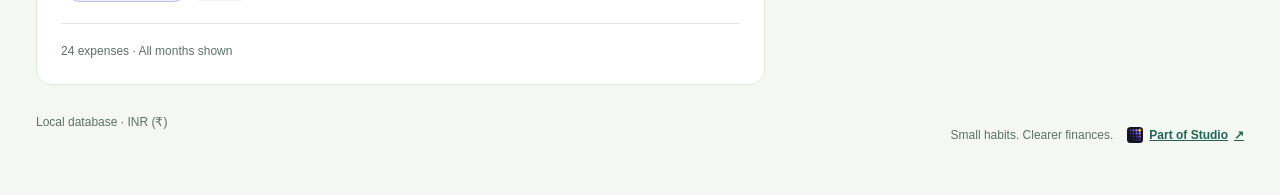
==== commit c734e760: "feat: 3.3.8 voice hints, Hindi parser fixes, failure observability G1 streak count, user-stop reason" ====
--- a/index.html
+++ b/index.html
@@ -23,7 +23,7 @@
           >
         </div>
         <div class="header-actions">
-          <span class="preview">V3.3.7 · INR</span
+          <span class="preview">V3.3.8 · INR</span
           ><button id="whats-new-button" class="quiet" type="button">What’s New</button
           ><button
             id="theme-toggle"
@@ -486,6 +486,10 @@
             <button type="button" id="start-voice">Start listening</button
             ><button type="button" id="stop-voice" class="secondary" hidden>Stop listening</button
             ><button type="button" id="return-keyboard" class="quiet">Use keyboard</button>
+          </div>
+          <div id="voice-strong-box" class="voice-strong" hidden>
+            <p id="voice-strong" role="status"></p>
+            <button type="button" id="dismiss-voice-strong" class="secondary">Dismiss</button>
           </div>
           <div class="dictation-option">
             <button type="button" id="use-phone-dictation" class="quiet">
@@ -710,10 +714,22 @@
       <div class="whats-new">
         <div class="panel-head">
           <h2 id="whats-new-title">What’s New</h2>
-          <span class="version-badge">V3.3.7</span>
+          <span class="version-badge">V3.3.8</span>
         </div>
         <p class="small release-date">24 November 2026</p>
         <ul>
+          <li>
+            <strong>Voice hints.</strong> If a voice entry heard one number but no rupee word,
+            Penny now says so (“A number (350) was heard, but not as rupees”) and leaves the
+            amount for you. English words such as “about” or “at least” before an amount also
+            leave it empty, as Hindi already did. The “voice is not working well” message now has
+            its own line with a Dismiss button, and stays until a capture works.
+          </li>
+          <li>
+            <strong>Hindi fixes.</strong> Words such as गुरु and शुरू no longer block an amount,
+            कल is read as a whole word (कलम no longer clears the date), and कैशबैक is treated as
+            money received, so it no longer fills an amount or sets cash.
+          </li>
           <li>
             <strong>Voice never saves a guess.</strong> A voice entry no longer picks “Other” for
             you or keeps a filler description such as “expense”. If Penny did not hear the
@@ -724,7 +740,7 @@
             <strong>Hindi and Spanish voice is assisted.</strong> Your phone may mishear, and Penny
             understands only common words. Check the amount, category and date. Nothing is saved
             until you tap Save. After a failed capture Penny opens the keyboard microphone, and
-            after two in a row it says so plainly.
+            after two in a row it says so plainly and opens the Tips.
           </li>
           <li>
             <strong>Easier to tap on a phone.</strong> Buttons such as Edit, short tags and the
@@ -868,7 +884,7 @@
       </section>
       <section class="data-section">
         <h3>About Penny</h3>
-        <p>Version 3.3.7 · INR · Stored on this device</p>
+        <p>Version 3.3.8 · INR · Stored on this device</p>
       </section>
       <p id="settings-error" class="error" role="alert"></p>
       <div class="form-actions">
--- a/styles.css
+++ b/styles.css
@@ -938,6 +938,33 @@
 #voice-status {
   color: var(--green);
 }
+/* 3.3.8: the "voice is not working" message keeps its own line until success or Dismiss. */
+.voice-strong {
+  display: flex;
+  align-items: center;
+  flex-wrap: wrap;
+  gap: 8px 12px;
+  margin: 12px 0;
+  padding: 10px 12px;
+  border: 1px solid var(--line);
+  border-left: 4px solid var(--red);
+  border-radius: 8px;
+  background: var(--surface);
+}
+.voice-strong[hidden] {
+  display: none;
+}
+.voice-strong p {
+  flex: 1 1 200px;
+  margin: 0;
+  font-size: 13px;
+  color: var(--ink);
+}
+#dismiss-voice-strong {
+  min-height: 44px;
+  min-width: 44px;
+  font-size: 12px;
+}
 @media (max-width: 900px) {
   .conversion-controls {
     grid-template-columns: 1fr 1fr;
@@ -1270,6 +1297,17 @@
   }
   .stat .small {
     font-size: 13px;
+  }
+  /* Keep "(assisted)" visible in the closed language list on a 320 px phone. */
+  .voice-panel {
+    padding-left: 10px;
+    padding-right: 10px;
+  }
+  .voice-panel .field select {
+    font-weight: 400;
+    letter-spacing: -0.01em;
+    padding-left: 8px;
+    padding-right: 2px;
   }
 }
 #catalog-list {
